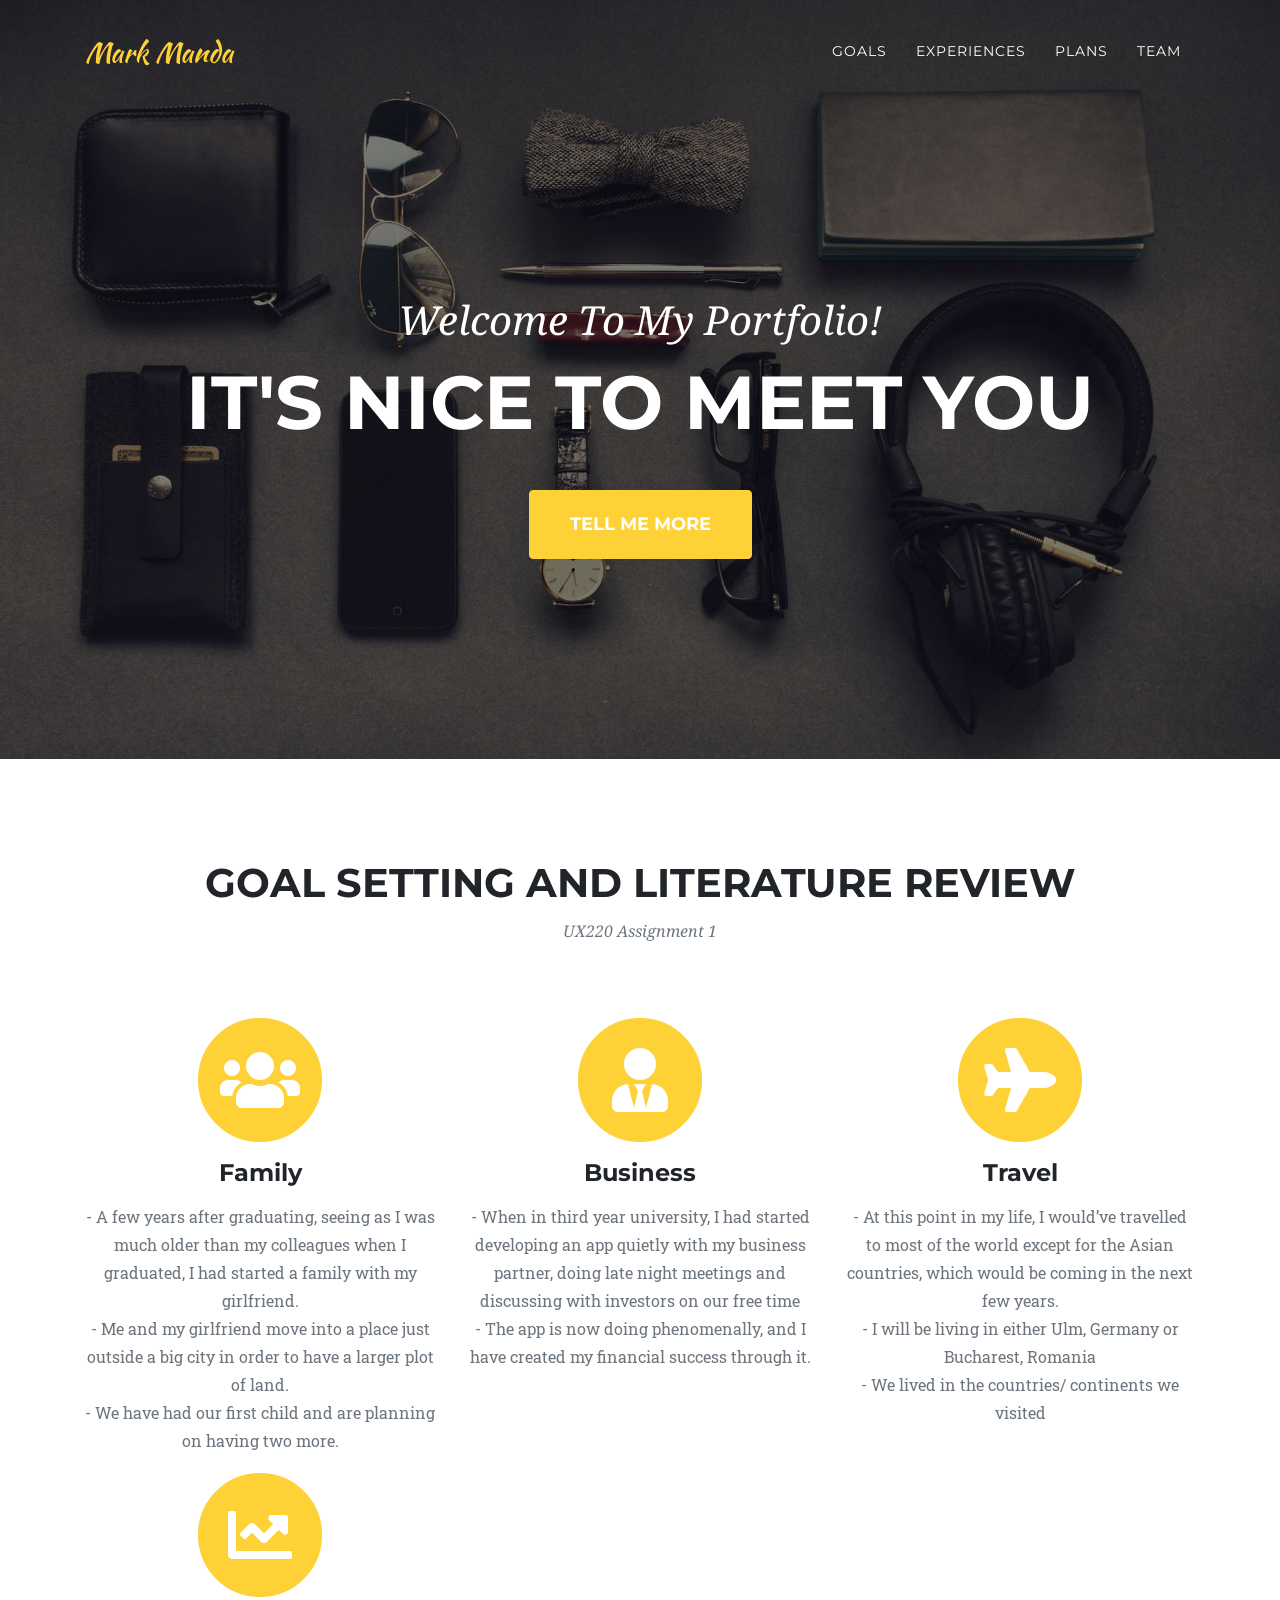
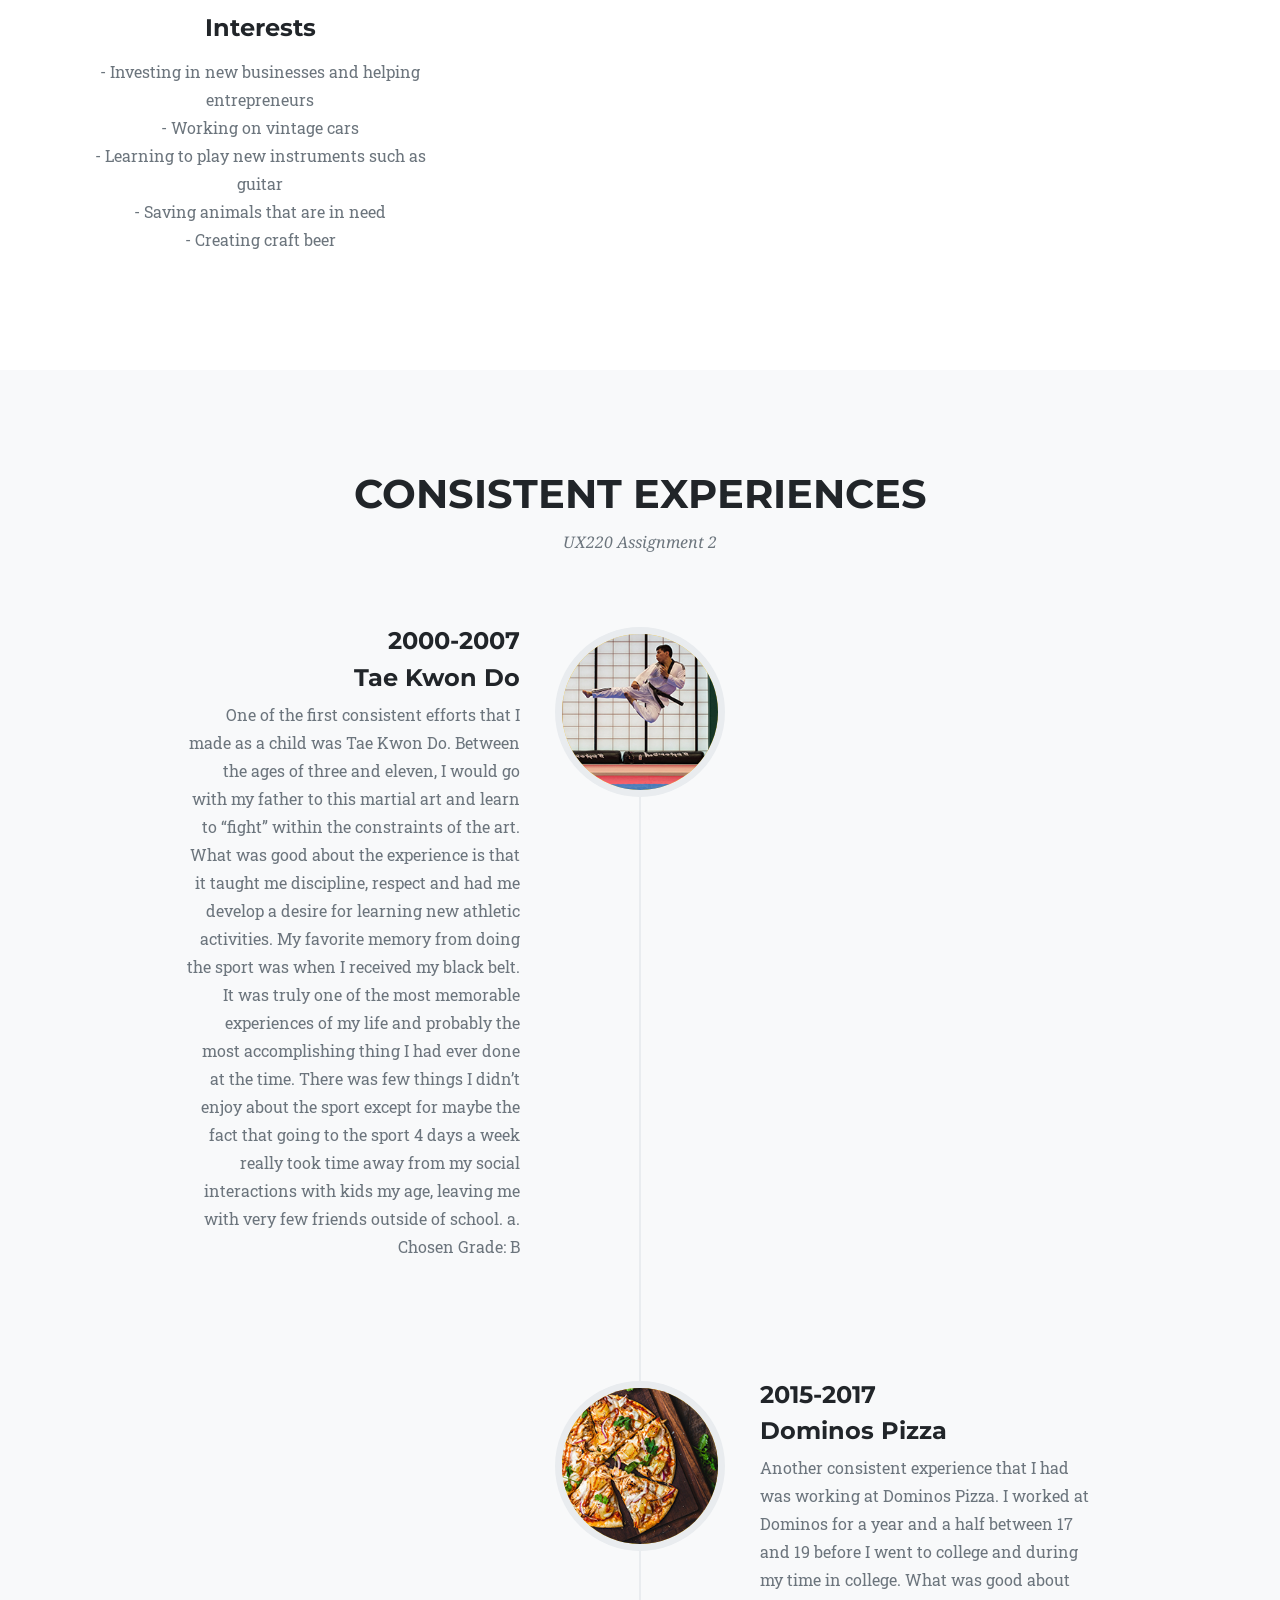
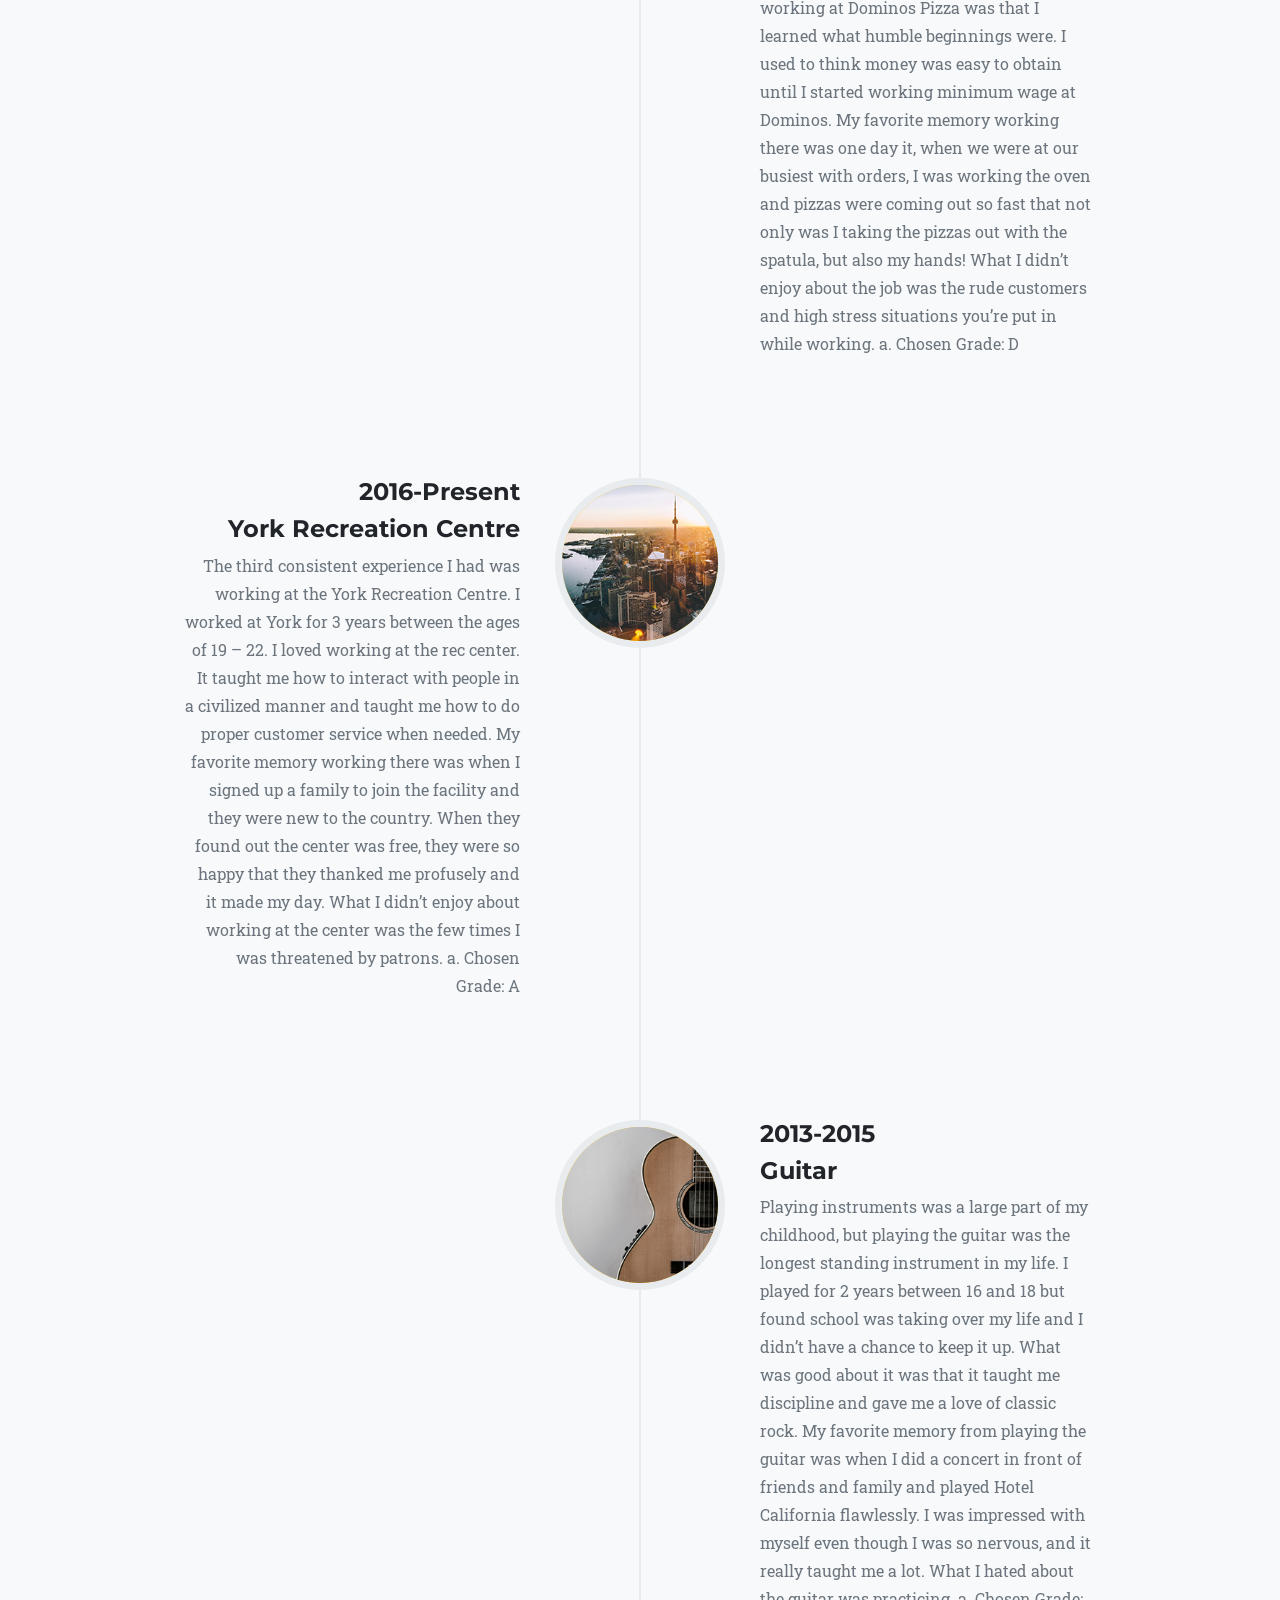
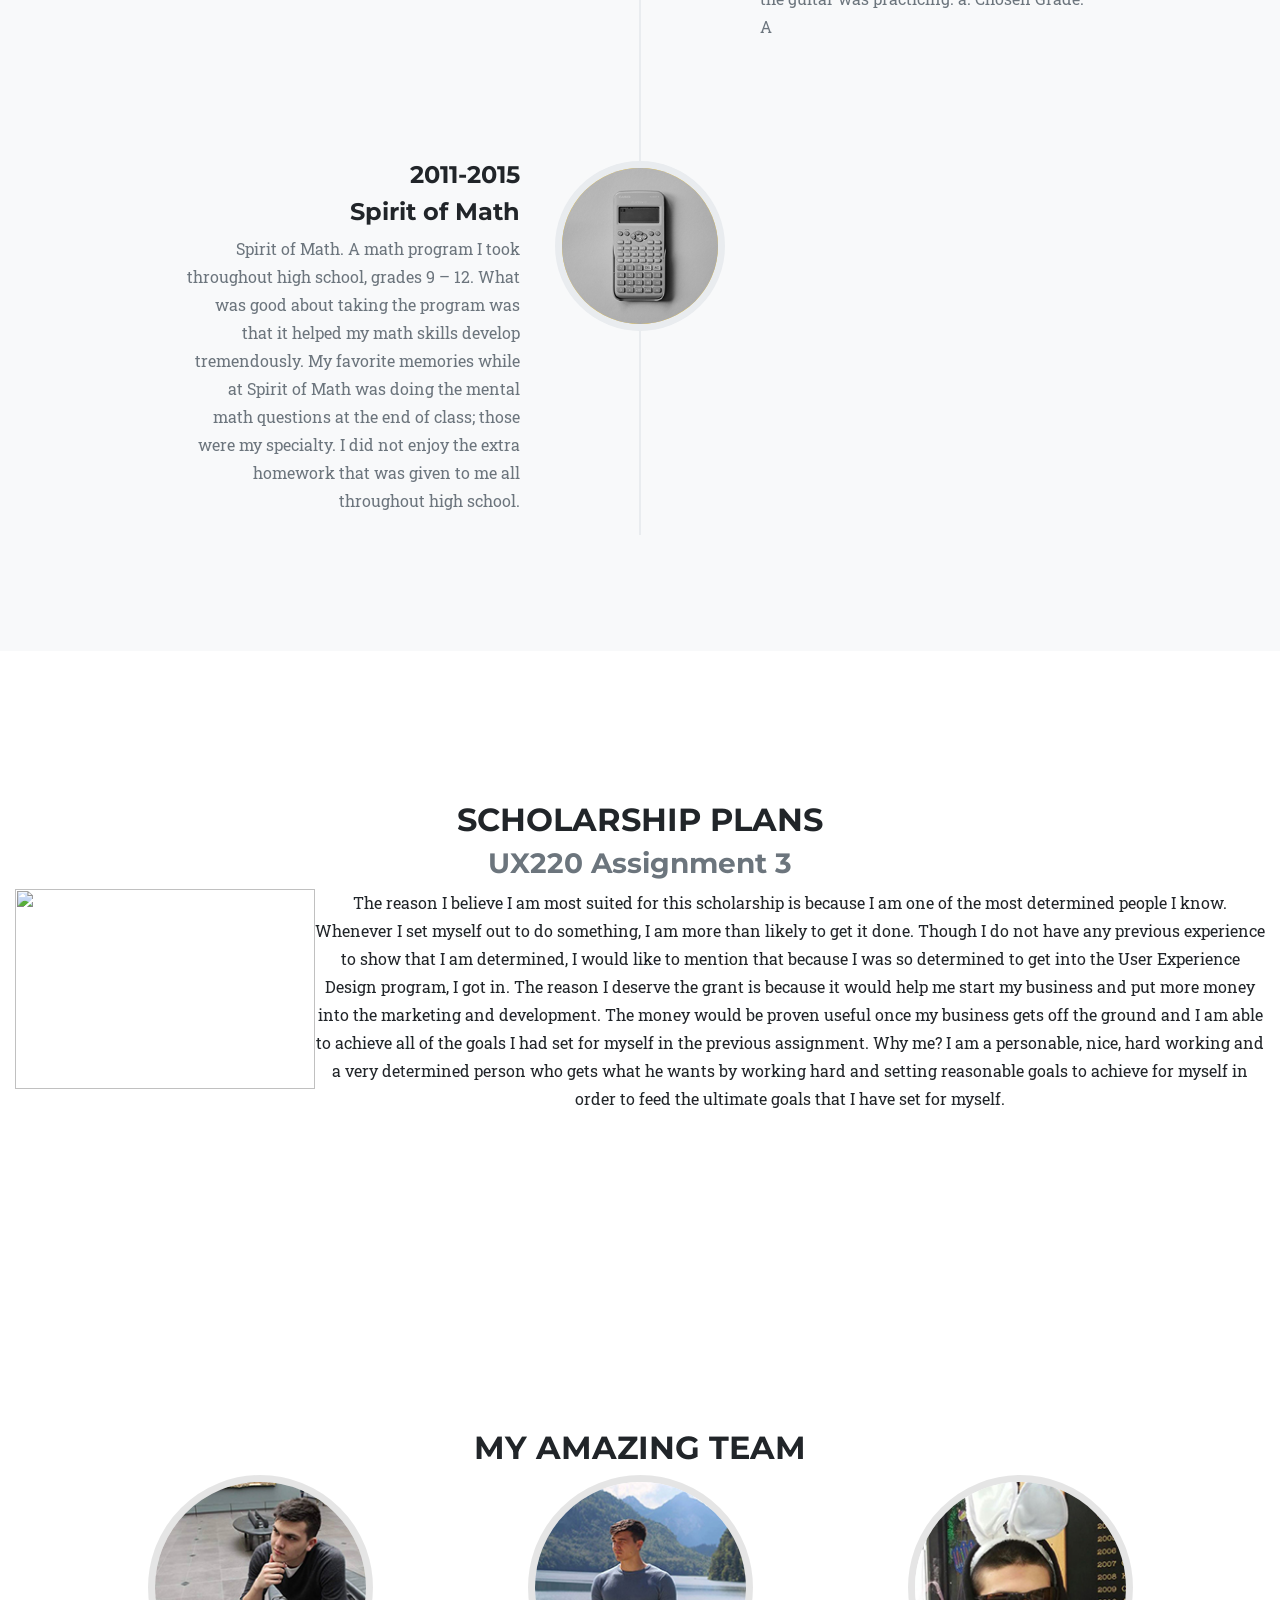
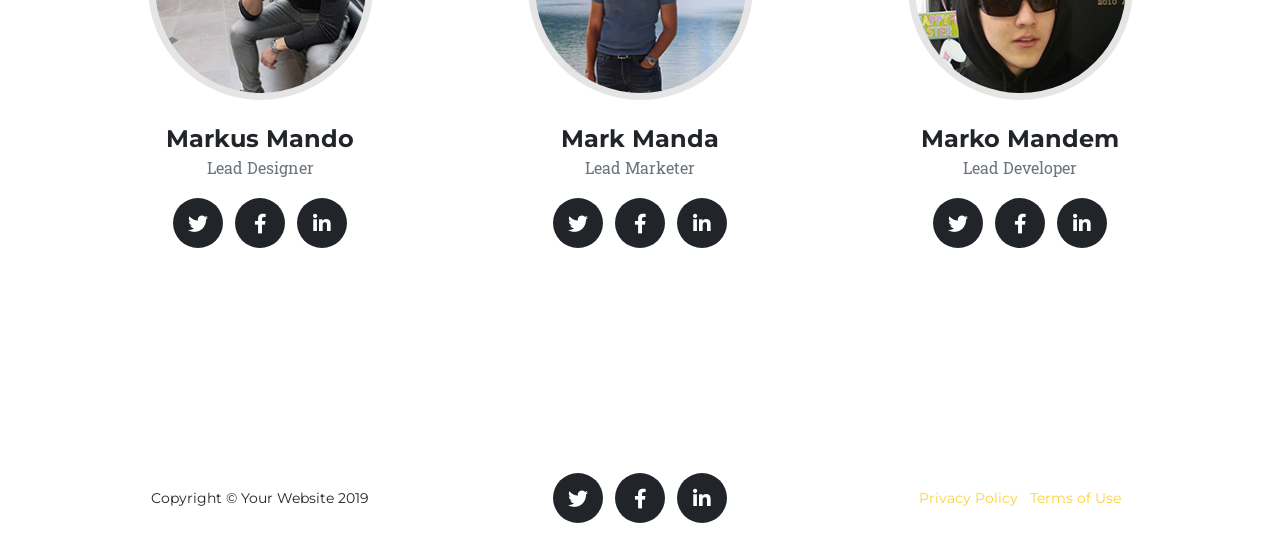
==== index.html @ ade0bb17 "Update index.html" ====
<!DOCTYPE html>
<html lang="en">

<head>

  <meta charset="utf-8">
  <meta name="viewport" content="width=device-width, initial-scale=1, shrink-to-fit=no">
  <meta name="description" content="">
  <meta name="author" content="">

  <title>Mark Manda Portfolio</title>

  <!-- Bootstrap core CSS -->
  <link href="vendor/bootstrap/css/bootstrap.min.css" rel="stylesheet">

  <!-- Custom fonts for this template -->
  <link href="vendor/fontawesome-free/css/all.min.css" rel="stylesheet" type="text/css">
  <link href="https://fonts.googleapis.com/css?family=Montserrat:400,700" rel="stylesheet" type="text/css">
  <link href='https://fonts.googleapis.com/css?family=Kaushan+Script' rel='stylesheet' type='text/css'>
  <link href='https://fonts.googleapis.com/css?family=Droid+Serif:400,700,400italic,700italic' rel='stylesheet' type='text/css'>
  <link href='https://fonts.googleapis.com/css?family=Roboto+Slab:400,100,300,700' rel='stylesheet' type='text/css'>

  <!-- Custom styles for this template -->
  <link href="css/agency.min.css" rel="stylesheet">

</head>

<body id="page-top">

  <!-- Navigation -->
  <nav class="navbar navbar-expand-lg navbar-dark fixed-top" id="mainNav">
    <div class="container">
       <a class="navbar-brand js-scroll-trigger" href="#page-top">Mark Manda</a>
      <button class="navbar-toggler navbar-toggler-right" type="button" data-toggle="collapse" data-target="#navbarResponsive" aria-controls="navbarResponsive" aria-expanded="false" aria-label="Toggle navigation">
        Menu
        <i class="fas fa-bars"></i> 
      </button>
      <div class="collapse navbar-collapse" id="navbarResponsive">
        <ul class="navbar-nav text-uppercase ml-auto">
          <li class="nav-item">
            <a class="nav-link js-scroll-trigger" href="#Goals">Goals</a>
          </li>
          <li class="nav-item">
            <a class="nav-link js-scroll-trigger" href="#Experiences">Experiences</a>
          </li>
          <li class="nav-item">
            <a class="nav-link js-scroll-trigger" href="#Plans">Plans</a>
          </li>
          <li class="nav-item">
            <a class="nav-link js-scroll-trigger" href="#team">Team</a>
          </li>
        </ul>
      </div>
    </div>
  </nav>

  <!-- Header -->
  <header class="masthead">
    <div class="container">
      <div class="intro-text">
        <div class="intro-lead-in">Welcome To My Portfolio!</div>
        <div class="intro-heading text-uppercase">It's Nice To Meet You</div>
        <a class="btn btn-primary btn-xl text-uppercase js-scroll-trigger" href="#services">Tell Me More</a>
      </div>
    </div>
  </header>

  <!-- Services -->
 <section class="page-section" id="Goals">
    <div class="container">
      <div class="row">
        <div class="col-lg-12 text-center">
          <h2 class="section-heading text-uppercase">Goal Setting and Literature Review</h2>
          <h3 class="section-subheading text-muted">UX220 Assignment 1</h3>
        </div>
      </div>
      <div class="row text-center">
        <div class="col-md-4">
          <span class="fa-stack fa-4x">
            <i class="fas fa-circle fa-stack-2x text-primary"></i>
            <i class="fas fa-users fa-stack-1x fa-inverse"></i>
          </span>
          <h4 class="service-heading">Family</h4>
          <p class="text-muted">-	A few years after graduating, seeing as I was much older than my colleagues when I graduated, I had started a family with my girlfriend. <br>
-	Me and my girlfriend move into a place just outside a big city in order to have a larger plot of land. <br>
-	We have had our first child and are planning on having two more.
</p>
        </div>
        <div class="col-md-4">
          <span class="fa-stack fa-4x">
            <i class="fas fa-circle fa-stack-2x text-primary"></i>
            <i class="fas fa-user-tie fa-stack-1x fa-inverse"></i>
          </span>
          <h4 class="service-heading">Business</h4>
          <p class="text-muted">-	When in third year university, I had started developing an app quietly with my business partner, doing late night meetings and discussing with investors on our free time <br>
-	The app is now doing phenomenally, and I have created my financial success through it.
</p>
        </div>
        <div class="col-md-4">
          <span class="fa-stack fa-4x">
            <i class="fas fa-circle fa-stack-2x text-primary"></i>
            <i class="fas fa-plane fa-stack-1x fa-inverse"></i>
          </span>
          <h4 class="service-heading">Travel</h4>
          <p class="text-muted">-	At this point in my life, I would’ve travelled to most of the world except for the Asian countries, which would be coming in the next few years. <br>
-	I will be living in either Ulm, Germany or Bucharest, Romania <br>
-	We lived in the countries/ continents we visited 
</p>
        </div>
        <div class="col-md-4">
          <span class="fa-stack fa-4x">
            <i class="fas fa-circle fa-stack-2x text-primary"></i>
            <i class="fas fa-chart-line fa-stack-1x fa-inverse"></i>
          </span>
          <h4 class="service-heading">Interests</h4>
          <p class="text-muted">-	Investing in new businesses and helping entrepreneurs <br>
-	Working on vintage cars <br>
-	Learning to play new instruments such as guitar <br>
-	Saving animals that are in need <br>
-	Creating craft beer
</p>
        </div>
      </div>
    </div>
  </section>

  <!-- About -->
  <section class="bg-light page-section" id="Experiences">
    <div class="container">
      <div class="row">
        <div class="col-lg-12 text-center">
          <h2 class="section-heading text-uppercase">Consistent Experiences</h2>
          <h3 class="section-subheading text-muted">UX220 Assignment 2</h3>
        </div>
      </div>
      <div class="row">
        <div class="col-lg-12">
          <ul class="timeline">
            <li>
              <div class="timeline-image">
                <img class="rounded-circle img-fluid" src="img/about/1.jpg" alt="">
              </div>
              <div class="timeline-panel">
                <div class="timeline-heading">
                  <h4>2000-2007</h4>
                  <h4 class="subheading">Tae Kwon Do</h4>
                </div>
                <div class="timeline-body">
                  <p class="text-muted">One of the first consistent efforts that I made as a child was Tae Kwon Do. Between the ages of three and eleven, I would go with my father to this martial art and learn to “fight” within the constraints of the art. What was good about the experience is that it taught me discipline, respect and had me develop a desire for learning new athletic activities. My favorite memory from doing the sport was when I received my black belt. It was truly one of the most memorable experiences of my life and probably the most accomplishing thing I had ever done at the time. There was few things I didn’t enjoy about the sport except for maybe the fact that going to the sport 4 days a week really took time away from my social interactions with kids my age, leaving me with very few friends outside of school. 
a.	Chosen Grade:  B
</p>
                </div>
              </div>
            </li>
            <li class="timeline-inverted">
              <div class="timeline-image">
                <img class="rounded-circle img-fluid" src="img/about/2.jpg" alt="">
              </div>
              <div class="timeline-panel">
                <div class="timeline-heading">
                  <h4>2015-2017</h4>
                  <h4 class="subheading">Dominos Pizza</h4>
                </div>
                <div class="timeline-body">
                  <p class="text-muted">Another consistent experience that I had was working at Dominos Pizza. I worked at Dominos for a year and a half between 17 and 19 before I went to college and during my time in college. What was good about working at Dominos Pizza was that I learned what humble beginnings were. I used to think money was easy to obtain until I started working minimum wage at Dominos. My favorite memory working there was one day it, when we were at our busiest with orders, I was working the oven and pizzas were coming out so fast that not only was I taking the pizzas out with the spatula, but also my hands! What I didn’t enjoy about the job was the rude customers and high stress situations you’re put in while working.
a.	Chosen Grade: D
</p>
                </div>
              </div>
            </li>
            <li>
              <div class="timeline-image">
                <img class="rounded-circle img-fluid" src="img/about/3.jpg" alt="">
              </div>
              <div class="timeline-panel">
                <div class="timeline-heading">
                  <h4>2016-Present</h4>
                  <h4 class="subheading">York Recreation Centre</h4>
                </div>
                <div class="timeline-body">
                  <p class="text-muted">The third consistent experience I had was working at the York Recreation Centre. I worked at York for 3 years between the ages of 19 – 22. I loved working at the rec center. It taught me how to interact with people in a civilized manner and taught me how to do proper customer service when needed. My favorite memory working there was when I signed up a family to join the facility and they were new to the country. When they found out the center was free, they were so happy that they thanked me profusely and it made my day. What I didn’t enjoy about working at the center was the few times I was threatened by patrons.
a.	Chosen Grade: A
</p>
                </div>
              </div>
            </li>
            <li class="timeline-inverted">
              <div class="timeline-image">
                <img class="rounded-circle img-fluid" src="img/about/4.jpg" alt="">
              </div>
              <div class="timeline-panel">
                <div class="timeline-heading">
                  <h4>2013-2015</h4>
                  <h4 class="subheading">Guitar</h4>
                </div>
                <div class="timeline-body">
                  <p class="text-muted">Playing instruments was a large part of my childhood, but playing the guitar was the longest standing instrument in my life. I played for 2 years between 16 and 18 but found school was taking over my life and I didn’t have a chance to keep it up. What was good about it was that it taught me discipline and gave me a love of classic rock. My favorite memory from playing the guitar was when I did a concert in front of friends and family and played Hotel California flawlessly. I was impressed with myself even though I was so nervous, and it really taught me a lot. What I hated about the guitar was practicing.
a.	Chosen Grade: A
</p>
                </div>
              </div>
            </li>
             <li>
              <div class="timeline-image">
                <img class="rounded-circle img-fluid" src="img/about/5.jpg" alt=""> 
              </div>
              <div class="timeline-panel">
                <div class="timeline-heading">
                  <h4>2011-2015</h4>
                  <h4 class="subheading">Spirit of Math</h4>
                </div>
                <div class="timeline-body">
                  <p class="text-muted">Spirit of Math. A math program I took throughout high school, grades 9 – 12. What was good about taking the program was that it helped my math skills develop tremendously. My favorite memories while at Spirit of Math was doing the mental math questions at the end of class; those were my specialty. I did not enjoy the extra homework that was given to me all throughout high school.
</p>
                </div>
              </div>
            </li>
          </ul>
        </div>
      </div>
    </div>
  </section>
  
   <!-- Assignment 3 -->
<section class="page-section2" id="Plans">
   <div class="col-lg-12 text-center">
          <h2 class="section-heading text-uppercase">Scholarship Plans</h2>
	   <h3 class="section-subheading text-muted">UX220 Assignment 3</h3> 
    <IMG style="float: left;" SRC="markmanda.github.io/img/Image 69.jpeg" width="300" height="200">
<P> The reason I believe I am most suited for this scholarship is because I am one of the most determined people I know. Whenever I set myself out to do something, I am more than likely to get it done. Though I do not have any previous experience to show that I am determined, I would like to mention that because I was so determined to get into the User Experience Design program, I got in. The reason I deserve the grant is because it would help me start my business and put more money into the marketing and development. The money would be proven useful once my business gets off the ground and I am able to achieve all of the goals I had set for myself in the previous assignment.

	Why me? I am a personable, nice, hard working and a very determined person who gets what he wants by working hard and setting reasonable goals to achieve for myself in order to feed the ultimate goals that I have set for myself.
</P>
</div>
	     </section>

  <!-- Team -->
  <section "bg-light page-section" id="team">
    <div class="container">
      <div class="row">
        <div class="col-lg-12 text-center">
          <h2 class="section-heading text-uppercase">My Amazing Team</h2>
        </div>
      </div>
      <div class="row">
        <div class="col-sm-4">
          <div class="team-member">
            <img class="mx-auto rounded-circle" src="img/teammark/1.jpg" alt="">
            <h4>Markus Mando</h4>
            <p class="text-muted">Lead Designer</p>
            <ul class="list-inline social-buttons">
              <li class="list-inline-item">
                <a href="#">
                  <i class="fab fa-twitter"></i>
                </a>
              </li>
              <li class="list-inline-item">
                <a href="#">
                  <i class="fab fa-facebook-f"></i>
                </a>
              </li>
              <li class="list-inline-item">
                <a href="#">
                  <i class="fab fa-linkedin-in"></i>
                </a>
              </li>
            </ul>
          </div>
        </div>
        <div class="col-sm-4">
          <div class="team-member">
            <img class="mx-auto rounded-circle" src="img/teammark/2.jpg" alt="">
            <h4>Mark Manda</h4>
            <p class="text-muted">Lead Marketer</p>
            <ul class="list-inline social-buttons">
              <li class="list-inline-item">
                <a href="#">
                  <i class="fab fa-twitter"></i>
                </a>
              </li>
              <li class="list-inline-item">
                <a href="#">
                  <i class="fab fa-facebook-f"></i>
                </a>
              </li>
              <li class="list-inline-item">
                <a href="#">
                  <i class="fab fa-linkedin-in"></i>
                </a>
              </li>
            </ul>
          </div>
        </div>
        <div class="col-sm-4">
          <div class="team-member">
            <img class="mx-auto rounded-circle" src="img/teammark/3.jpg" alt="">
            <h4>Marko Mandem</h4>
            <p class="text-muted">Lead Developer</p>
            <ul class="list-inline social-buttons">
              <li class="list-inline-item">
                <a href="#">
                  <i class="fab fa-twitter"></i>
                </a>
              </li>
              <li class="list-inline-item">
                <a href="#">
                  <i class="fab fa-facebook-f"></i>
                </a>
              </li>
              <li class="list-inline-item">
                <a href="#">
                  <i class="fab fa-linkedin-in"></i>
                </a>
              </li>
            </ul>
          </div>
        </div>
      </div>
    </div>
  </section>

  <!-- Footer -->
  <footer class="footer">
    <div class="container">
      <div class="row align-items-center">
        <div class="col-md-4">
          <span class="copyright">Copyright &copy; Your Website 2019</span>
        </div>
        <div class="col-md-4">
          <ul class="list-inline social-buttons">
            <li class="list-inline-item">
              <a href="#">
                <i class="fab fa-twitter"></i>
              </a>
            </li>
            <li class="list-inline-item">
              <a href="#">
                <i class="fab fa-facebook-f"></i>
              </a>
            </li>
            <li class="list-inline-item">
              <a href="#">
                <i class="fab fa-linkedin-in"></i>
              </a>
            </li>
          </ul>
        </div>
        <div class="col-md-4">
          <ul class="list-inline quicklinks">
            <li class="list-inline-item">
              <a href="#">Privacy Policy</a>
            </li>
            <li class="list-inline-item">
              <a href="#">Terms of Use</a>
            </li>
          </ul>
        </div>
      </div>
    </div>
  </footer>

  
  <!-- Bootstrap core JavaScript -->
  <script src="vendor/jquery/jquery.min.js"></script>
  <script src="vendor/bootstrap/js/bootstrap.bundle.min.js"></script>

  <!-- Plugin JavaScript -->
  <script src="vendor/jquery-easing/jquery.easing.min.js"></script>

  <!-- Contact form JavaScript -->
  <script src="js/jqBootstrapValidation.js"></script>
  <script src="js/contact_me.js"></script>

  <!-- Custom scripts for this template -->
  <script src="js/agency.min.js"></script>

</body>

</html>
---- css/agency.min.css ----
/*!
 * Start Bootstrap - Agency v5.2.2 (https://startbootstrap.com/template-overviews/agency)
 * Copyright 2013-2019 Start Bootstrap
 * Licensed under MIT (https://github.com/BlackrockDigital/startbootstrap-agency/blob/master/LICENSE)
 */body{overflow-x:hidden;font-family:'Roboto Slab',-apple-system,BlinkMacSystemFont,'Segoe UI',Roboto,'Helvetica Neue',Arial,sans-serif,'Apple Color Emoji','Segoe UI Emoji','Segoe UI Symbol','Noto Color Emoji'}p{line-height:1.75}a{color:#fed136}a:hover{color:#fec503}.text-primary{color:#fed136!important}h1,h2,h3,h4,h5,h6{font-weight:700;font-family:Montserrat,-apple-system,BlinkMacSystemFont,'Segoe UI',Roboto,'Helvetica Neue',Arial,sans-serif,'Apple Color Emoji','Segoe UI Emoji','Segoe UI Symbol','Noto Color Emoji'}.page-section{padding:100px 0}.page-section h2.section-heading{font-size:40px;margin-top:0;margin-bottom:15px}.page-section h3.section-subheading{font-size:16px;font-weight:400;font-style:italic;margin-bottom:75px;text-transform:none;font-family:'Droid Serif',-apple-system,BlinkMacSystemFont,'Segoe UI',Roboto,'Helvetica Neue',Arial,sans-serif,'Apple Color Emoji','Segoe UI Emoji','Segoe UI Symbol','Noto Color Emoji'}@media (min-width:768px){section{padding:150px 0}}::-moz-selection{background:#fed136;text-shadow:none}::selection{background:#fed136;text-shadow:none}img::-moz-selection{background:0 0}img::selection{background:0 0}img::-moz-selection{background:0 0}.btn{font-family:Montserrat,-apple-system,BlinkMacSystemFont,'Segoe UI',Roboto,'Helvetica Neue',Arial,sans-serif,'Apple Color Emoji','Segoe UI Emoji','Segoe UI Symbol','Noto Color Emoji';font-weight:700}.btn-xl{font-size:18px;padding:20px 40px}.btn-primary{background-color:#fed136;border-color:#fed136}.btn-primary:active,.btn-primary:focus,.btn-primary:hover{background-color:#fec810!important;border-color:#fec810!important;color:#fff}.btn-primary:active,.btn-primary:focus{box-shadow:0 0 0 .2rem rgba(254,209,55,.5)!important}#mainNav{background-color:#212529}#mainNav .navbar-toggler{font-size:12px;right:0;padding:13px;text-transform:uppercase;color:#fff;border:0;background-color:#fed136;font-family:Montserrat,-apple-system,BlinkMacSystemFont,'Segoe UI',Roboto,'Helvetica Neue',Arial,sans-serif,'Apple Color Emoji','Segoe UI Emoji','Segoe UI Symbol','Noto Color Emoji'}#mainNav .navbar-brand{color:#fed136;font-family:'Kaushan Script',-apple-system,BlinkMacSystemFont,'Segoe UI',Roboto,'Helvetica Neue',Arial,sans-serif,'Apple Color Emoji','Segoe UI Emoji','Segoe UI Symbol','Noto Color Emoji'}#mainNav .navbar-brand.active,#mainNav .navbar-brand:active,#mainNav .navbar-brand:focus,#mainNav .navbar-brand:hover{color:#fec503}#mainNav .navbar-nav .nav-item .nav-link{font-size:90%;font-weight:400;padding:.75em 0;letter-spacing:1px;color:#fff;font-family:Montserrat,-apple-system,BlinkMacSystemFont,'Segoe UI',Roboto,'Helvetica Neue',Arial,sans-serif,'Apple Color Emoji','Segoe UI Emoji','Segoe UI Symbol','Noto Color Emoji'}#mainNav .navbar-nav .nav-item .nav-link.active,#mainNav .navbar-nav .nav-item .nav-link:hover{color:#fed136}@media (min-width:992px){#mainNav{padding-top:25px;padding-bottom:25px;transition:padding-top .3s,padding-bottom .3s;border:none;background-color:transparent}#mainNav .navbar-brand{font-size:1.75em;transition:all .3s}#mainNav .navbar-nav .nav-item .nav-link{padding:1.1em 1em!important}#mainNav.navbar-shrink{padding-top:0;padding-bottom:0;background-color:#212529}#mainNav.navbar-shrink .navbar-brand{font-size:1.25em;padding:12px 0}}header.masthead{text-align:center;color:#fff;background-image:url(../img/header-bg.jpg);background-repeat:no-repeat;background-attachment:scroll;background-position:center center;background-size:cover}header.masthead .intro-text{padding-top:150px;padding-bottom:100px}header.masthead .intro-text .intro-lead-in{font-size:22px;font-style:italic;line-height:22px;margin-bottom:25px;font-family:'Droid Serif',-apple-system,BlinkMacSystemFont,'Segoe UI',Roboto,'Helvetica Neue',Arial,sans-serif,'Apple Color Emoji','Segoe UI Emoji','Segoe UI Symbol','Noto Color Emoji'}header.masthead .intro-text .intro-heading{font-size:50px;font-weight:700;line-height:50px;margin-bottom:25px;font-family:Montserrat,-apple-system,BlinkMacSystemFont,'Segoe UI',Roboto,'Helvetica Neue',Arial,sans-serif,'Apple Color Emoji','Segoe UI Emoji','Segoe UI Symbol','Noto Color Emoji'}@media (min-width:768px){header.masthead .intro-text{padding-top:300px;padding-bottom:200px}header.masthead .intro-text .intro-lead-in{font-size:40px;font-style:italic;line-height:40px;margin-bottom:25px;font-family:'Droid Serif',-apple-system,BlinkMacSystemFont,'Segoe UI',Roboto,'Helvetica Neue',Arial,sans-serif,'Apple Color Emoji','Segoe UI Emoji','Segoe UI Symbol','Noto Color Emoji'}header.masthead .intro-text .intro-heading{font-size:75px;font-weight:700;line-height:75px;margin-bottom:50px;font-family:Montserrat,-apple-system,BlinkMacSystemFont,'Segoe UI',Roboto,'Helvetica Neue',Arial,sans-serif,'Apple Color Emoji','Segoe UI Emoji','Segoe UI Symbol','Noto Color Emoji'}}.service-heading{margin:15px 0;text-transform:none}#portfolio .portfolio-item{right:0;margin:0 0 15px}#portfolio .portfolio-item .portfolio-link{position:relative;display:block;max-width:400px;margin:0 auto;cursor:pointer}#portfolio .portfolio-item .portfolio-link .portfolio-hover{position:absolute;width:100%;height:100%;transition:all ease .5s;opacity:0;background:rgba(254,209,54,.9)}#portfolio .portfolio-item .portfolio-link .portfolio-hover:hover{opacity:1}#portfolio .portfolio-item .portfolio-link .portfolio-hover .portfolio-hover-content{font-size:20px;position:absolute;top:50%;width:100%;height:20px;margin-top:-12px;text-align:center;color:#fff}#portfolio .portfolio-item .portfolio-link .portfolio-hover .portfolio-hover-content i{margin-top:-12px}#portfolio .portfolio-item .portfolio-link .portfolio-hover .portfolio-hover-content h3,#portfolio .portfolio-item .portfolio-link .portfolio-hover .portfolio-hover-content h4{margin:0}#portfolio .portfolio-item .portfolio-caption{max-width:400px;margin:0 auto;padding:25px;text-align:center;background-color:#fff}#portfolio .portfolio-item .portfolio-caption h4{margin:0;text-transform:none}#portfolio .portfolio-item .portfolio-caption p{font-size:16px;font-style:italic;margin:0;font-family:'Droid Serif',-apple-system,BlinkMacSystemFont,'Segoe UI',Roboto,'Helvetica Neue',Arial,sans-serif,'Apple Color Emoji','Segoe UI Emoji','Segoe UI Symbol','Noto Color Emoji'}#portfolio *{z-index:2}@media (min-width:767px){#portfolio .portfolio-item{margin:0 0 30px}}.portfolio-modal .modal-dialog{margin:1rem;max-width:100vw}.portfolio-modal .modal-content{padding:100px 0;text-align:center}.portfolio-modal .modal-content h2{font-size:3em;margin-bottom:15px}.portfolio-modal .modal-content p{margin-bottom:30px}.portfolio-modal .modal-content p.item-intro{font-size:16px;font-style:italic;margin:20px 0 30px;font-family:'Droid Serif',-apple-system,BlinkMacSystemFont,'Segoe UI',Roboto,'Helvetica Neue',Arial,sans-serif,'Apple Color Emoji','Segoe UI Emoji','Segoe UI Symbol','Noto Color Emoji'}.portfolio-modal .modal-content ul.list-inline{margin-top:0;margin-bottom:30px}.portfolio-modal .modal-content img{margin-bottom:30px}.portfolio-modal .modal-content button{cursor:pointer}.portfolio-modal .close-modal{position:absolute;top:25px;right:25px;width:75px;height:75px;cursor:pointer;background-color:transparent}.portfolio-modal .close-modal:hover{opacity:.3}.portfolio-modal .close-modal .lr{z-index:1051;width:1px;height:75px;margin-left:35px;transform:rotate(45deg);background-color:#212529}.portfolio-modal .close-modal .lr .rl{z-index:1052;width:1px;height:75px;transform:rotate(90deg);background-color:#212529}.timeline{position:relative;padding:0;list-style:none}.timeline:before{position:absolute;top:0;bottom:0;left:40px;width:2px;margin-left:-1.5px;content:'';background-color:#e9ecef}.timeline>li{position:relative;min-height:50px;margin-bottom:50px}.timeline>li:after,.timeline>li:before{display:table;content:' '}.timeline>li:after{clear:both}.timeline>li .timeline-panel{position:relative;float:right;width:100%;padding:0 20px 0 100px;text-align:left}.timeline>li .timeline-panel:before{right:auto;left:-15px;border-right-width:15px;border-left-width:0}.timeline>li .timeline-panel:after{right:auto;left:-14px;border-right-width:14px;border-left-width:0}.timeline>li .timeline-image{position:absolute;z-index:100;left:0;width:80px;height:80px;margin-left:0;text-align:center;color:#fff;border:7px solid #e9ecef;border-radius:100%;background-color:#fed136}.timeline>li .timeline-image h4{font-size:10px;line-height:14px;margin-top:12px}.timeline>li.timeline-inverted>.timeline-panel{float:right;padding:0 20px 0 100px;text-align:left}.timeline>li.timeline-inverted>.timeline-panel:before{right:auto;left:-15px;border-right-width:15px;border-left-width:0}.timeline>li.timeline-inverted>.timeline-panel:after{right:auto;left:-14px;border-right-width:14px;border-left-width:0}.timeline>li:last-child{margin-bottom:0}.timeline .timeline-heading h4{margin-top:0;color:inherit}.timeline .timeline-heading h4.subheading{text-transform:none}.timeline .timeline-body>p,.timeline .timeline-body>ul{margin-bottom:0}@media (min-width:768px){.timeline:before{left:50%}.timeline>li{min-height:100px;margin-bottom:100px}.timeline>li .timeline-panel{float:left;width:41%;padding:0 20px 20px 30px;text-align:right}.timeline>li .timeline-image{left:50%;width:100px;height:100px;margin-left:-50px}.timeline>li .timeline-image h4{font-size:13px;line-height:18px;margin-top:16px}.timeline>li.timeline-inverted>.timeline-panel{float:right;padding:0 30px 20px 20px;text-align:left}}@media (min-width:992px){.timeline>li{min-height:150px}.timeline>li .timeline-panel{padding:0 20px 20px}.timeline>li .timeline-image{width:150px;height:150px;margin-left:-75px}.timeline>li .timeline-image h4{font-size:18px;line-height:26px;margin-top:30px}.timeline>li.timeline-inverted>.timeline-panel{padding:0 20px 20px}}@media (min-width:1200px){.timeline>li{min-height:170px}.timeline>li .timeline-panel{padding:0 20px 20px 100px}.timeline>li .timeline-image{width:170px;height:170px;margin-left:-85px}.timeline>li .timeline-image h4{margin-top:40px}.timeline>li.timeline-inverted>.timeline-panel{padding:0 100px 20px 20px}}.team-member{margin-bottom:50px;text-align:center}.team-member img{width:225px;height:225px;border:7px solid rgba(0,0,0,.1)}.team-member h4{margin-top:25px;margin-bottom:0;text-transform:none}.team-member p{margin-top:0}section#contact{background-color:#212529;background-image:url(../img/map-image.png);background-repeat:no-repeat;background-position:center}section#contact .section-heading{color:#fff}section#contact .form-group{margin-bottom:25px}section#contact .form-group input,section#contact .form-group textarea{padding:20px}section#contact .form-group input.form-control{height:auto}section#contact .form-group textarea.form-control{height:248px}section#contact .form-control:focus{border-color:#fed136;box-shadow:none}section#contact ::-webkit-input-placeholder{font-weight:700;color:#ced4da;font-family:Montserrat,-apple-system,BlinkMacSystemFont,'Segoe UI',Roboto,'Helvetica Neue',Arial,sans-serif,'Apple Color Emoji','Segoe UI Emoji','Segoe UI Symbol','Noto Color Emoji'}section#contact :-moz-placeholder{font-weight:700;color:#ced4da;font-family:Montserrat,-apple-system,BlinkMacSystemFont,'Segoe UI',Roboto,'Helvetica Neue',Arial,sans-serif,'Apple Color Emoji','Segoe UI Emoji','Segoe UI Symbol','Noto Color Emoji'}section#contact ::-moz-placeholder{font-weight:700;color:#ced4da;font-family:Montserrat,-apple-system,BlinkMacSystemFont,'Segoe UI',Roboto,'Helvetica Neue',Arial,sans-serif,'Apple Color Emoji','Segoe UI Emoji','Segoe UI Symbol','Noto Color Emoji'}section#contact :-ms-input-placeholder{font-weight:700;color:#ced4da;font-family:Montserrat,-apple-system,BlinkMacSystemFont,'Segoe UI',Roboto,'Helvetica Neue',Arial,sans-serif,'Apple Color Emoji','Segoe UI Emoji','Segoe UI Symbol','Noto Color Emoji'}.footer{padding:25px 0;text-align:center}.footer span.copyright{font-size:90%;line-height:40px;text-transform:none;font-family:Montserrat,-apple-system,BlinkMacSystemFont,'Segoe UI',Roboto,'Helvetica Neue',Arial,sans-serif,'Apple Color Emoji','Segoe UI Emoji','Segoe UI Symbol','Noto Color Emoji'}.footer ul.quicklinks{font-size:90%;line-height:40px;margin-bottom:0;text-transform:none;font-family:Montserrat,-apple-system,BlinkMacSystemFont,'Segoe UI',Roboto,'Helvetica Neue',Arial,sans-serif,'Apple Color Emoji','Segoe UI Emoji','Segoe UI Symbol','Noto Color Emoji'}ul.social-buttons{margin-bottom:0}ul.social-buttons li a{font-size:20px;line-height:50px;display:block;width:50px;height:50px;transition:all .3s;color:#fff;border-radius:100%;outline:0;background-color:#212529}ul.social-buttons li a:active,ul.social-buttons li a:focus,ul.social-buttons li a:hover{background-color:#fed136}
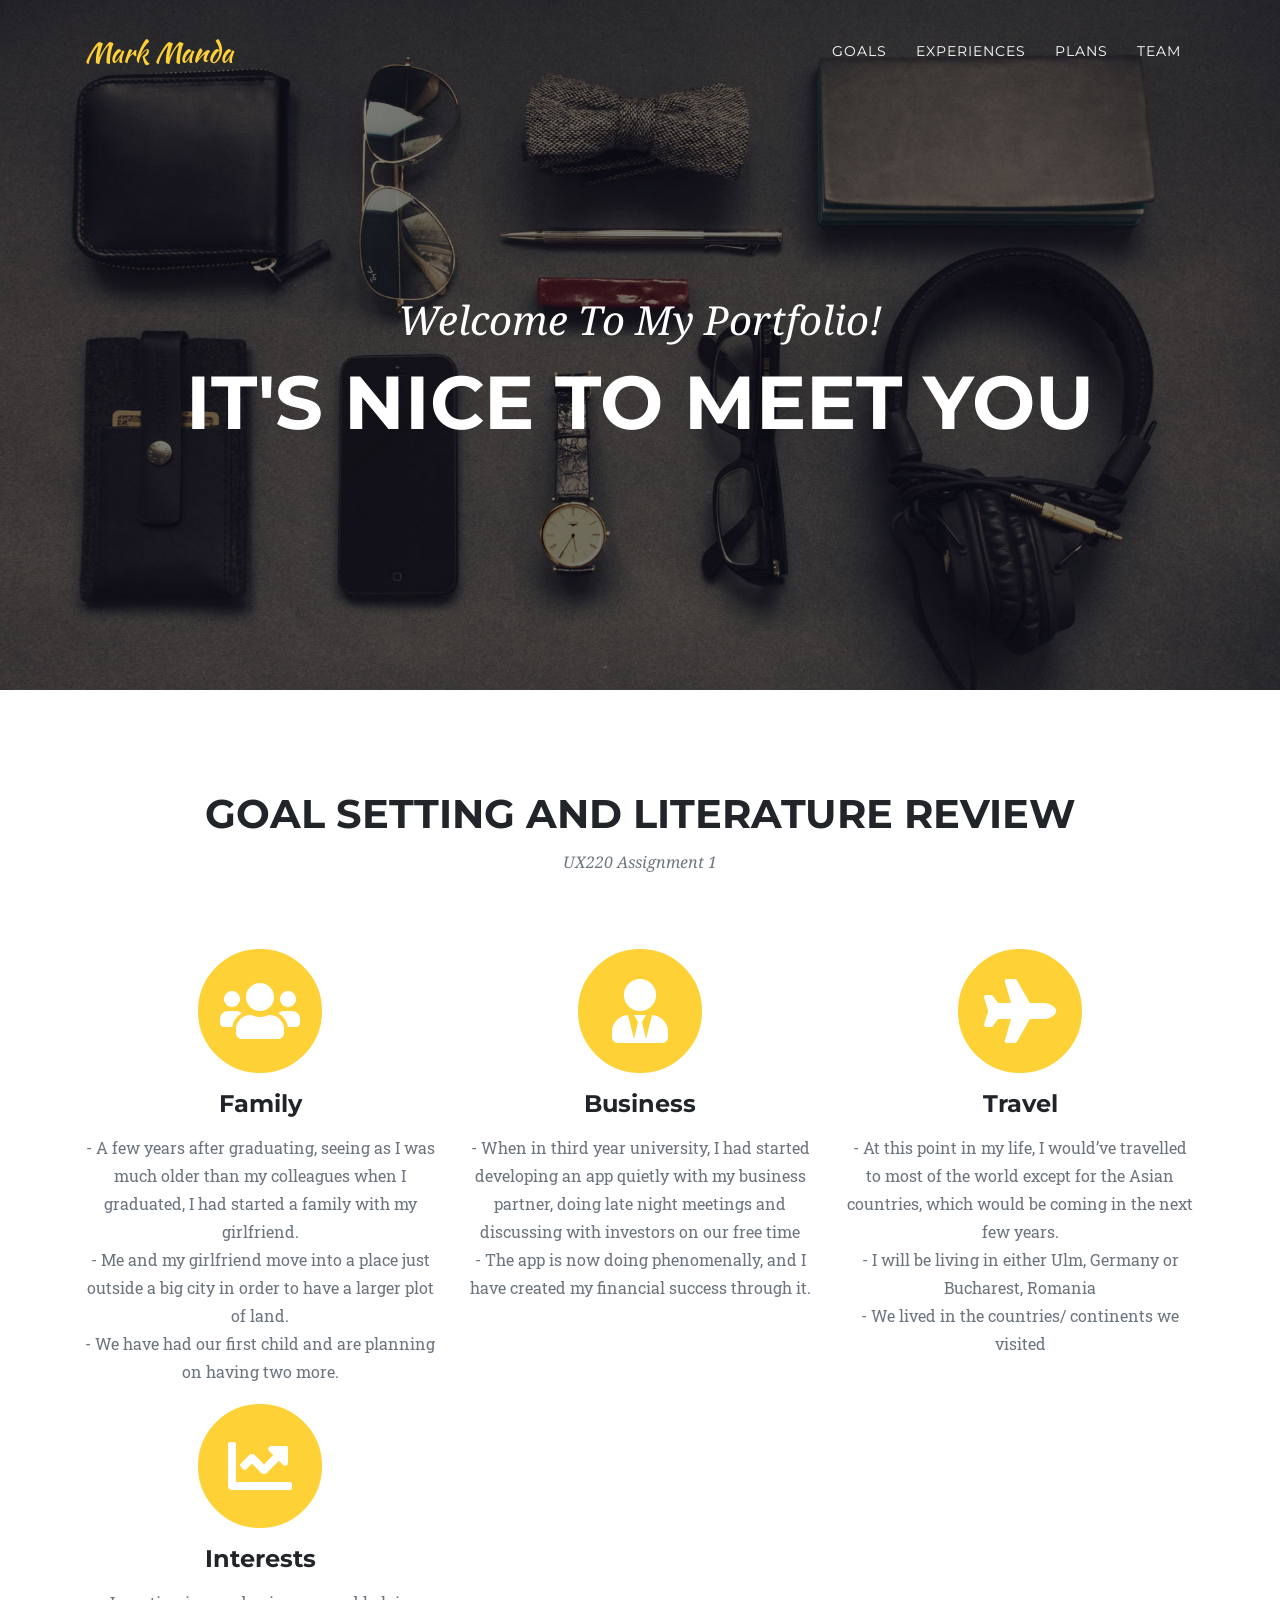
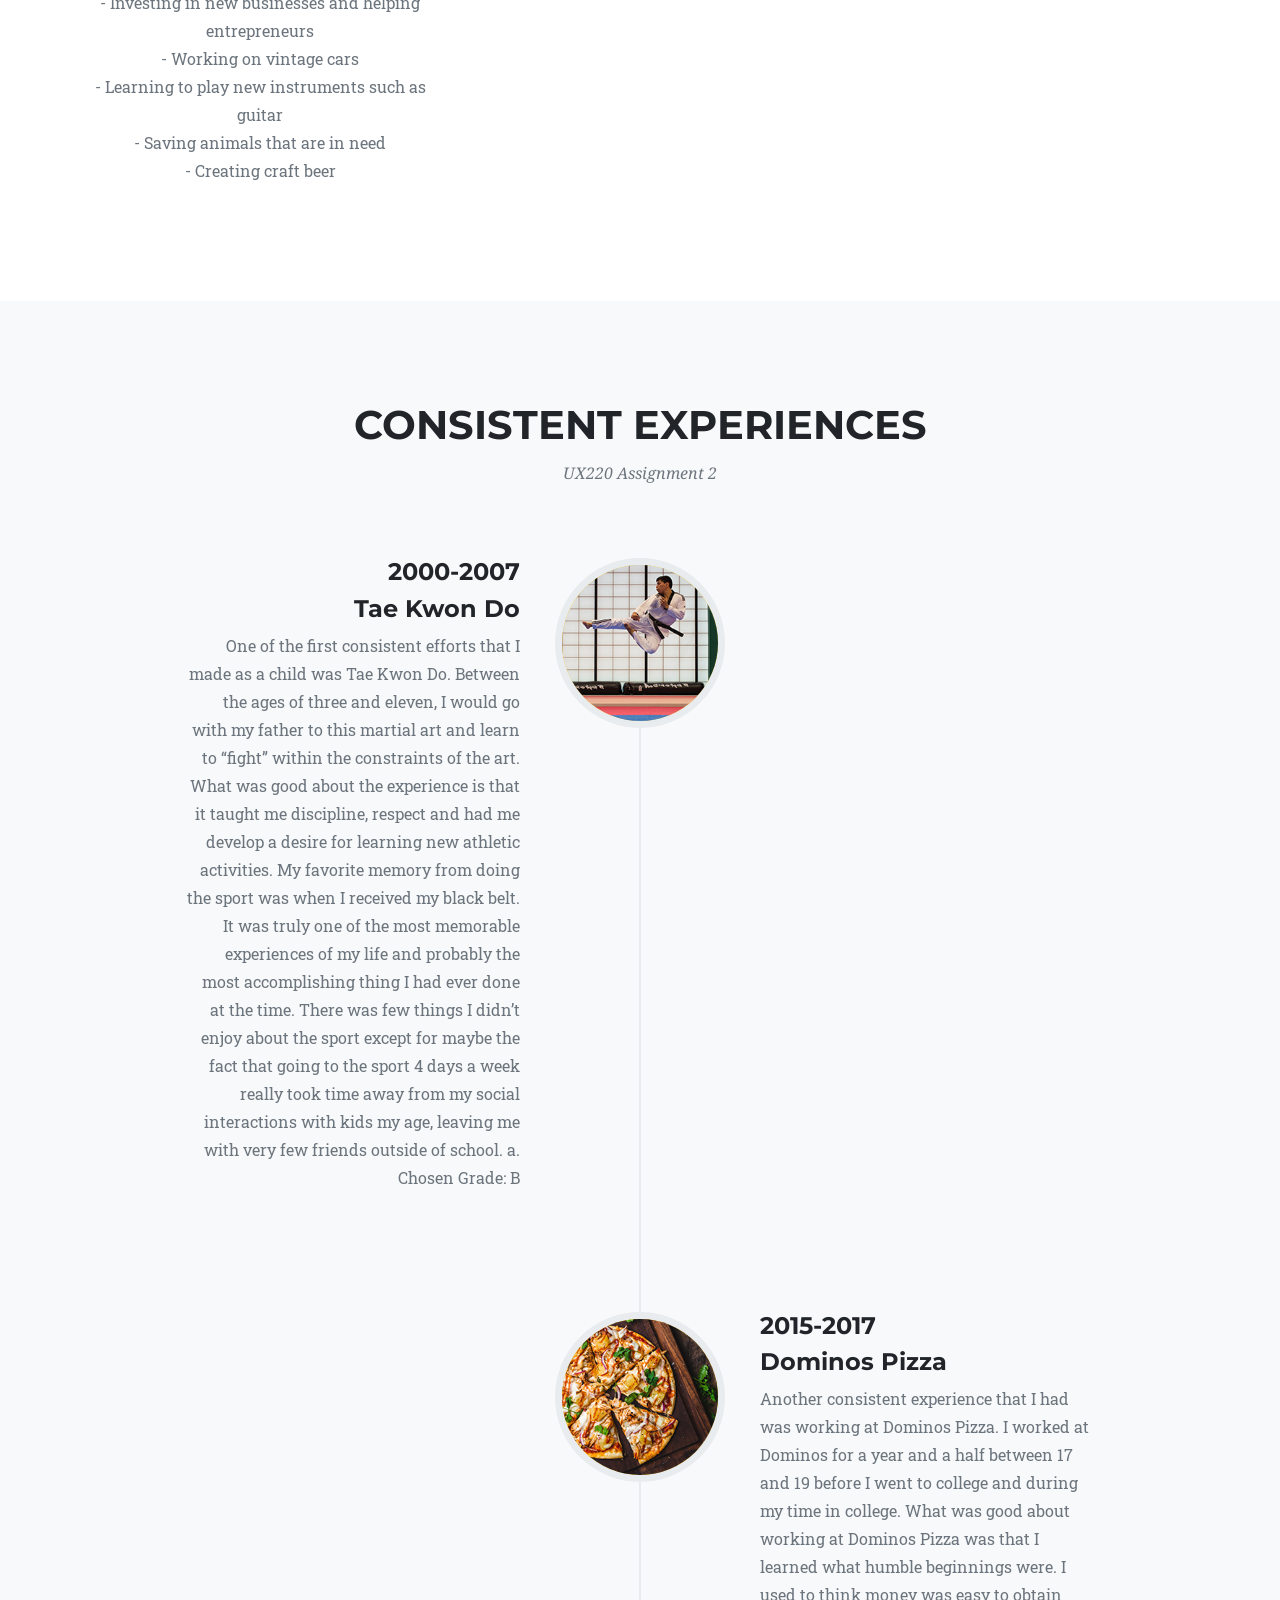
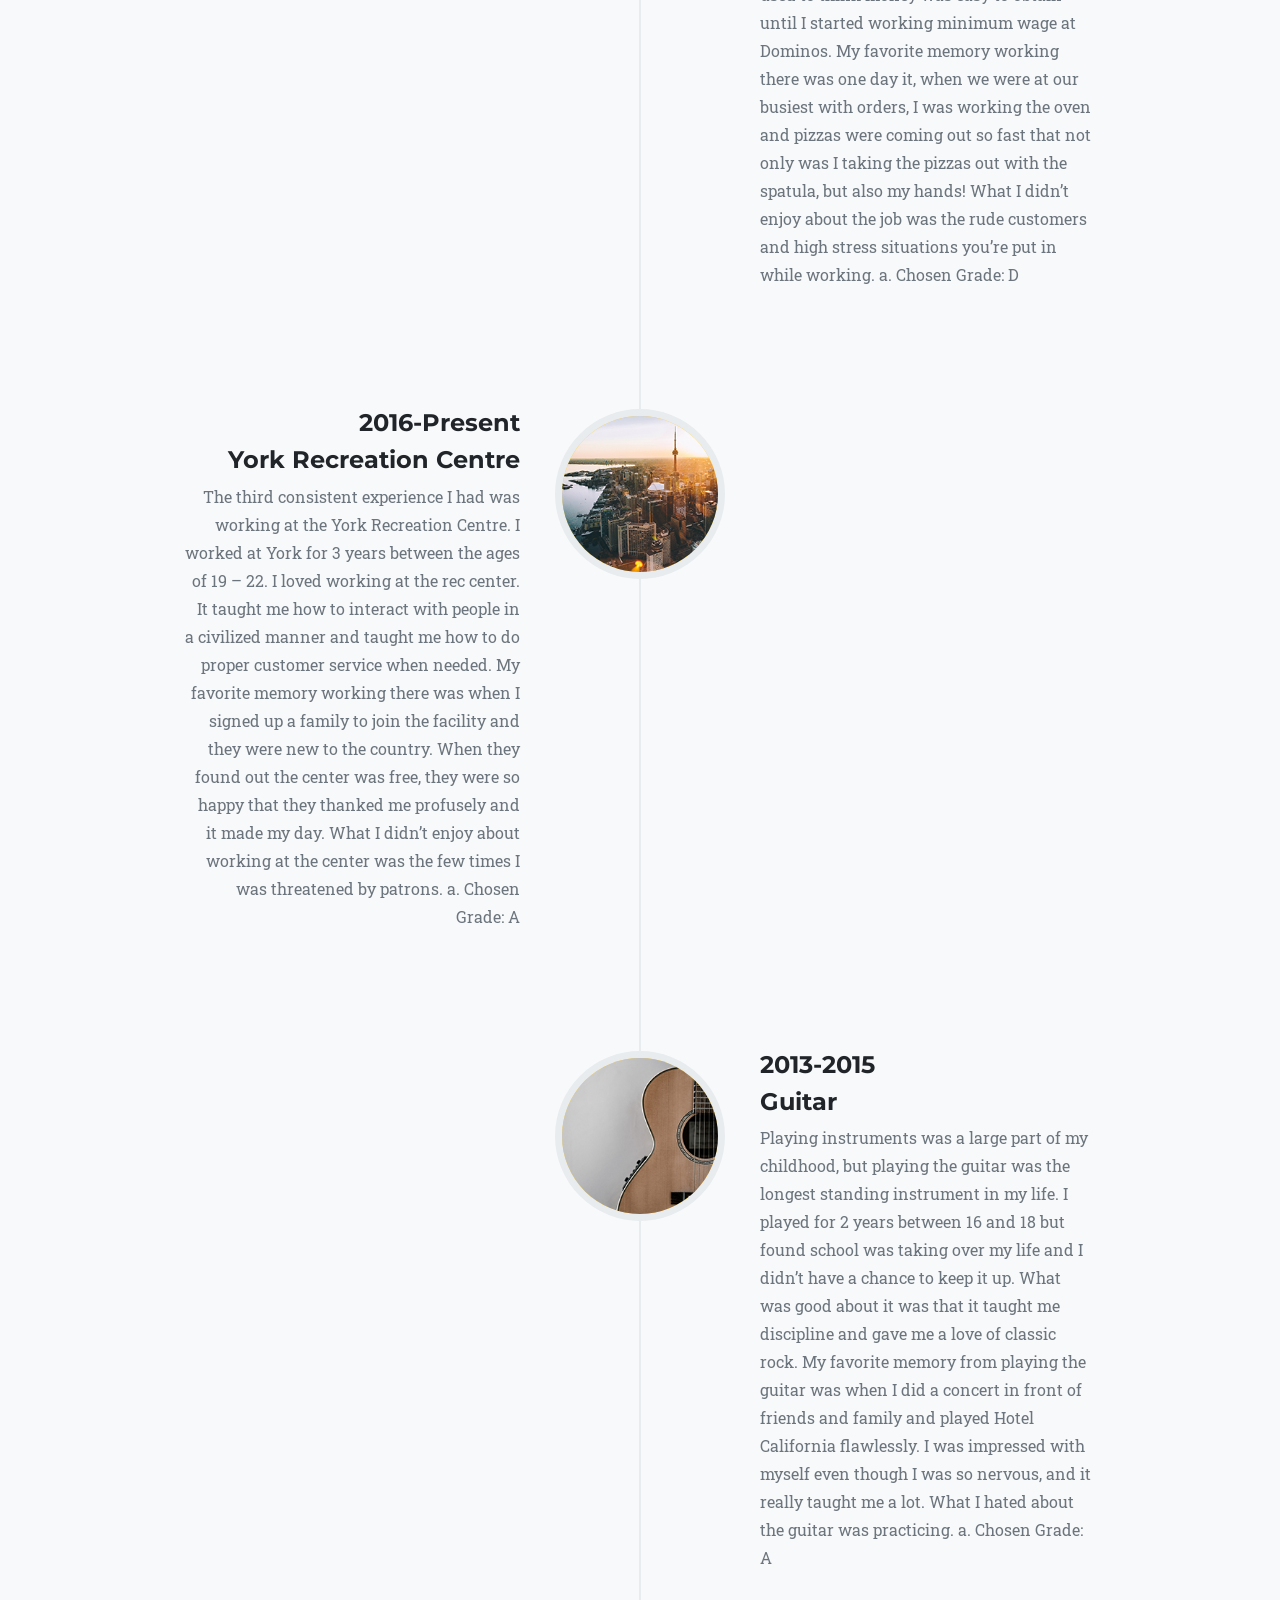
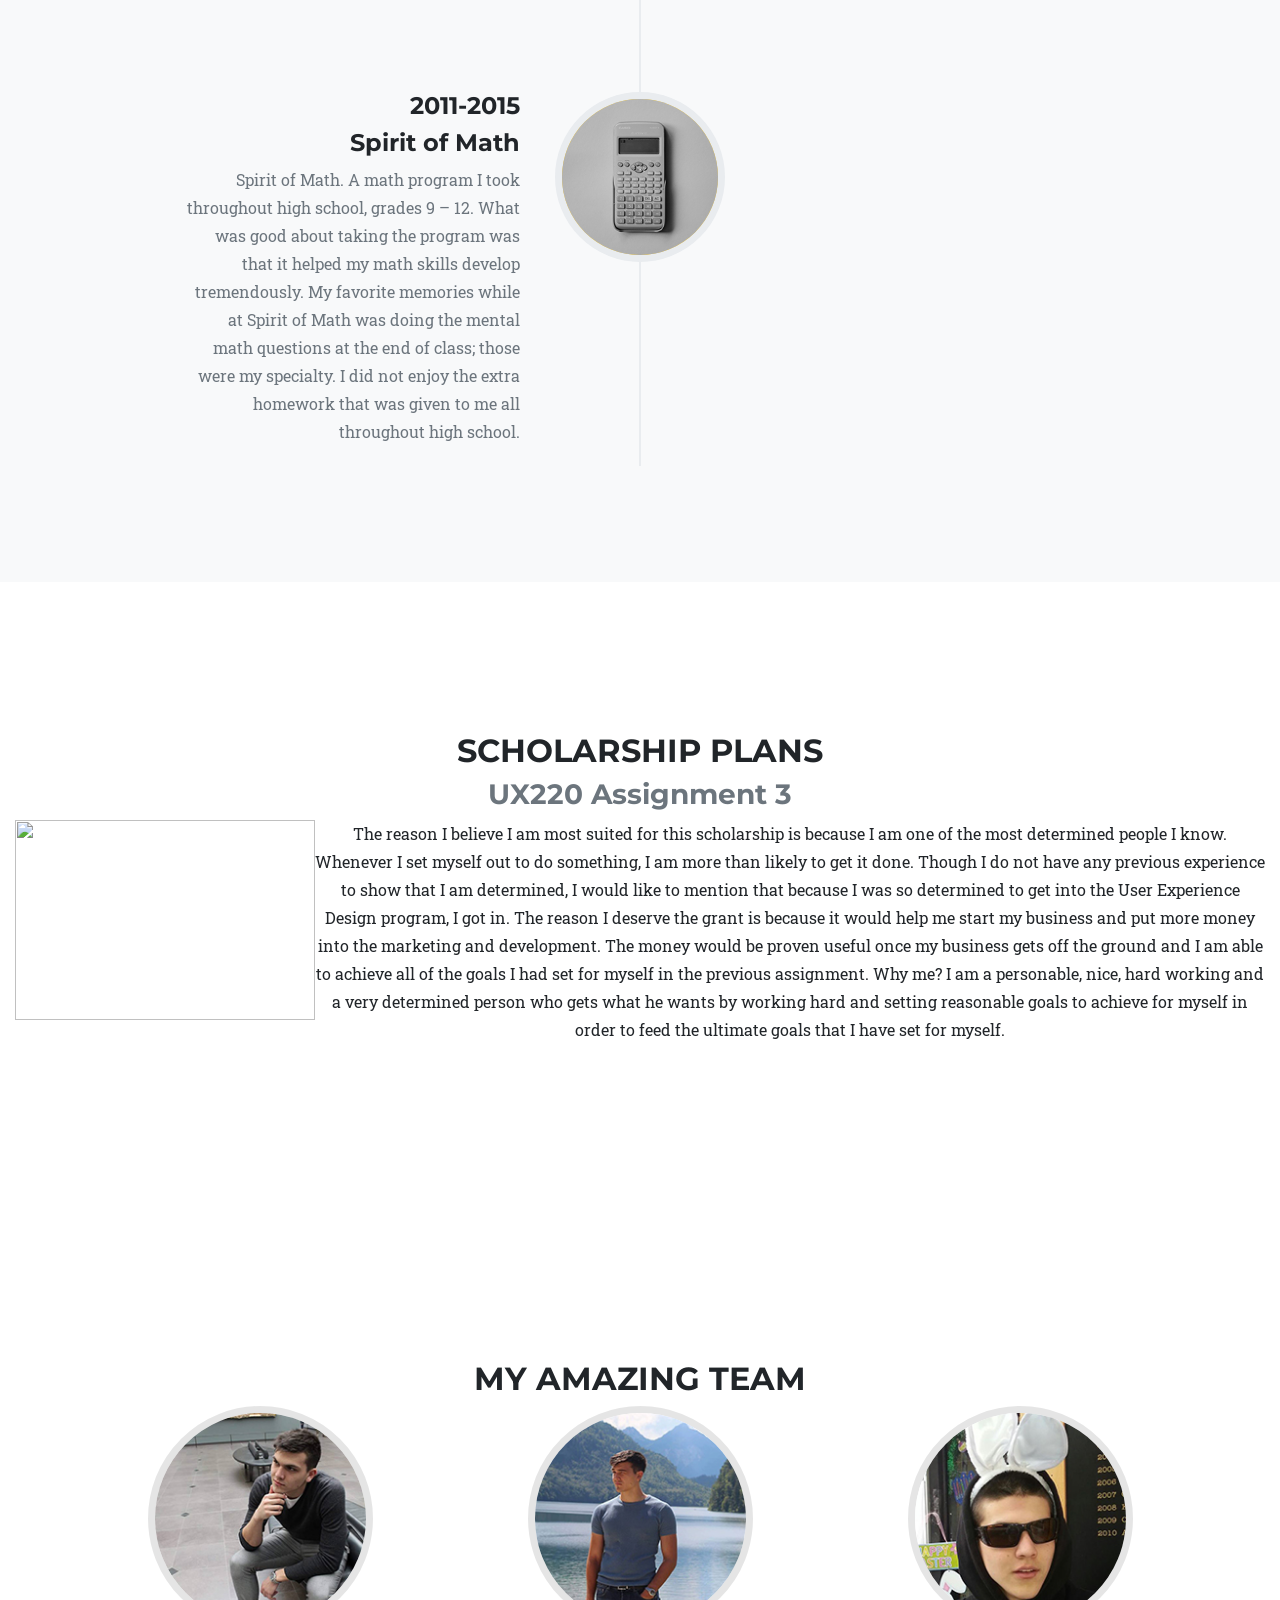
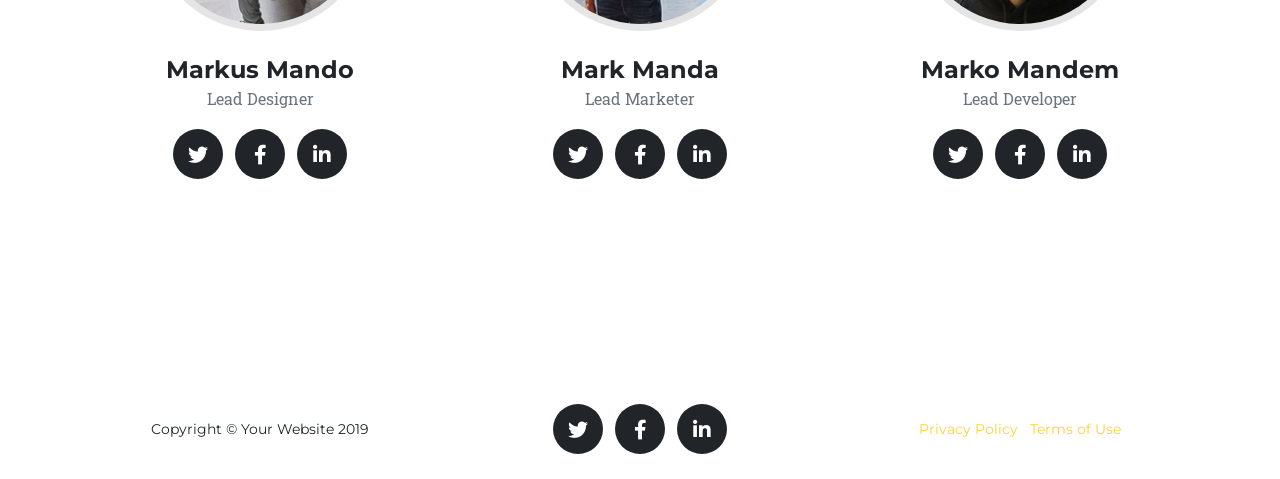
==== commit fd0b9f5b: "Update index.html" ====
--- a/index.html
+++ b/index.html
@@ -60,7 +60,6 @@
       <div class="intro-text">
         <div class="intro-lead-in">Welcome To My Portfolio!</div>
         <div class="intro-heading text-uppercase">It's Nice To Meet You</div>
-        <a class="btn btn-primary btn-xl text-uppercase js-scroll-trigger" href="#services">Tell Me More</a>
       </div>
     </div>
   </header>
@@ -226,7 +225,7 @@
    <div class="col-lg-12 text-center">
           <h2 class="section-heading text-uppercase">Scholarship Plans</h2>
 	   <h3 class="section-subheading text-muted">UX220 Assignment 3</h3> 
-    <IMG style="float: left;" SRC="markmanda.github.io/img/Image 69.jpeg" width="300" height="200">
+    <IMG style="float: left;" SRC="markmanda.github.io/img/Image 69.jpeg" alt"" width="300" height="200">
 <P> The reason I believe I am most suited for this scholarship is because I am one of the most determined people I know. Whenever I set myself out to do something, I am more than likely to get it done. Though I do not have any previous experience to show that I am determined, I would like to mention that because I was so determined to get into the User Experience Design program, I got in. The reason I deserve the grant is because it would help me start my business and put more money into the marketing and development. The money would be proven useful once my business gets off the ground and I am able to achieve all of the goals I had set for myself in the previous assignment.
 
 	Why me? I am a personable, nice, hard working and a very determined person who gets what he wants by working hard and setting reasonable goals to achieve for myself in order to feed the ultimate goals that I have set for myself.
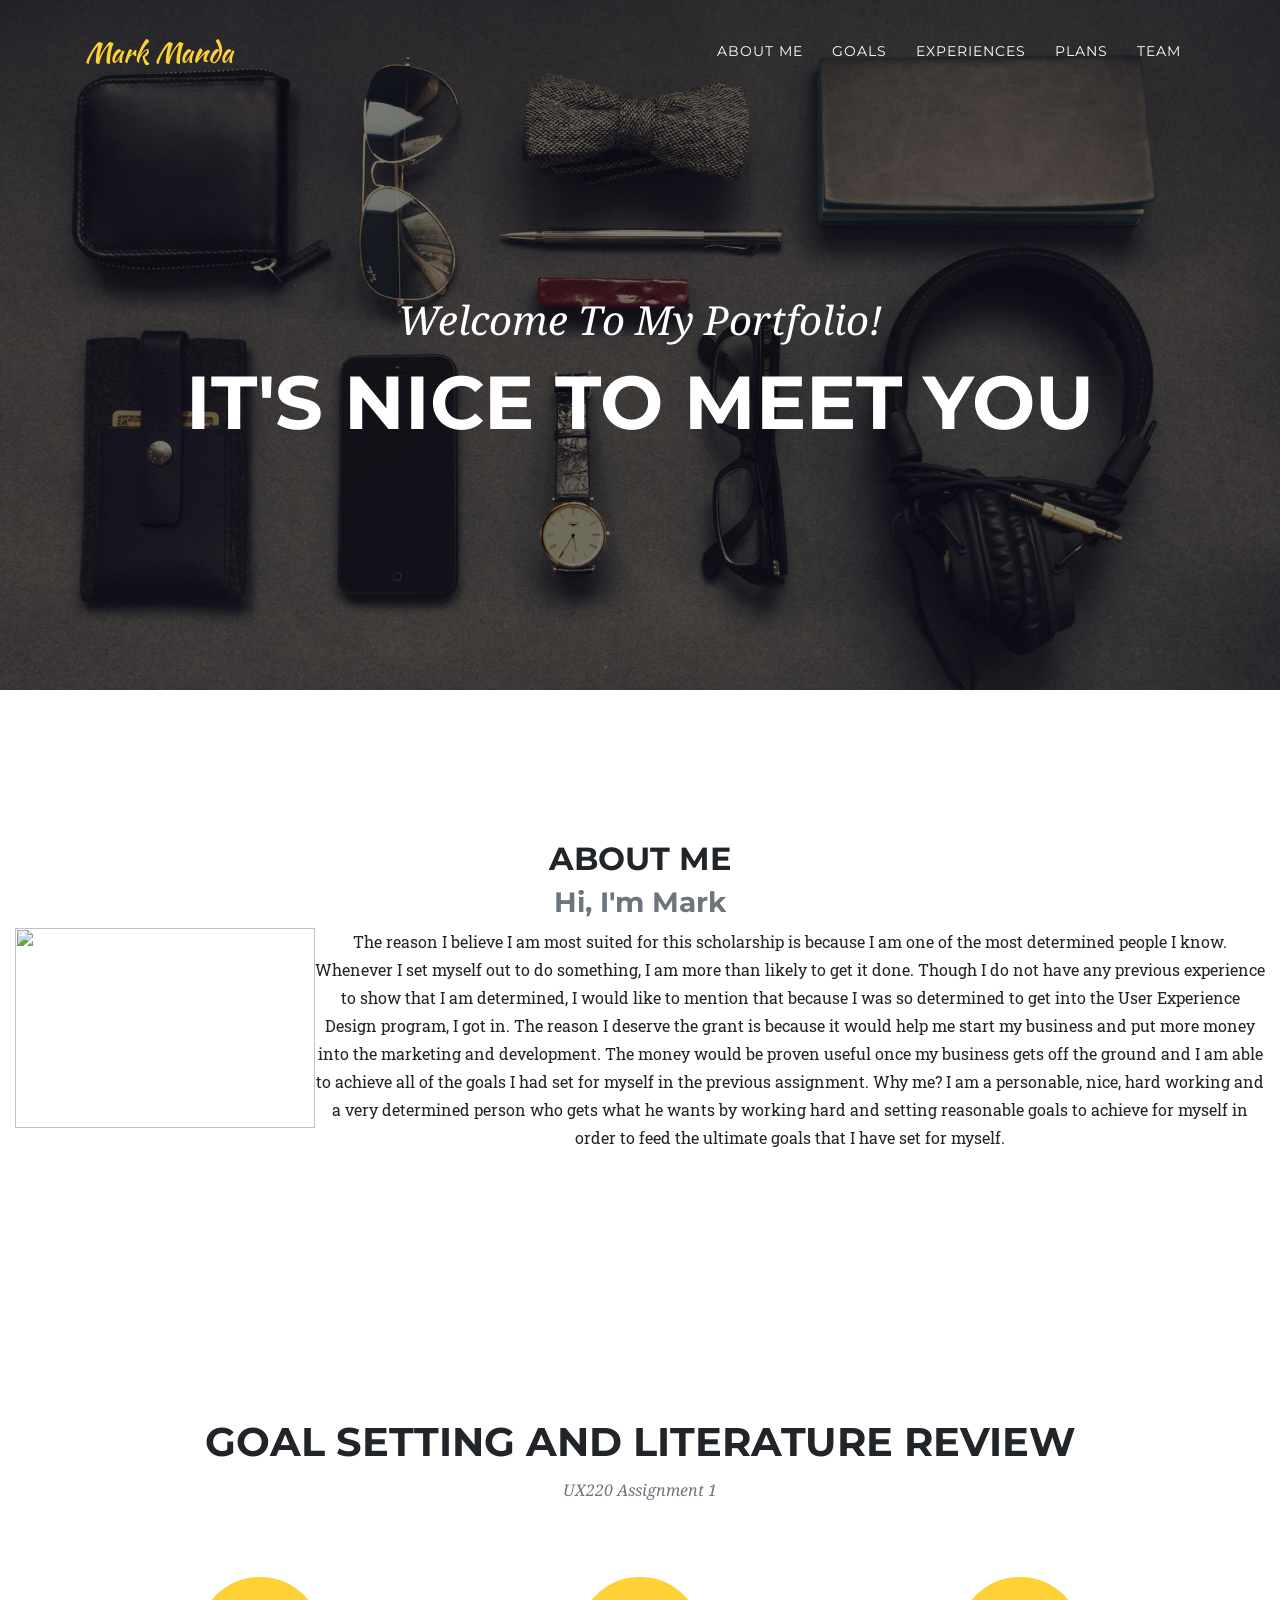
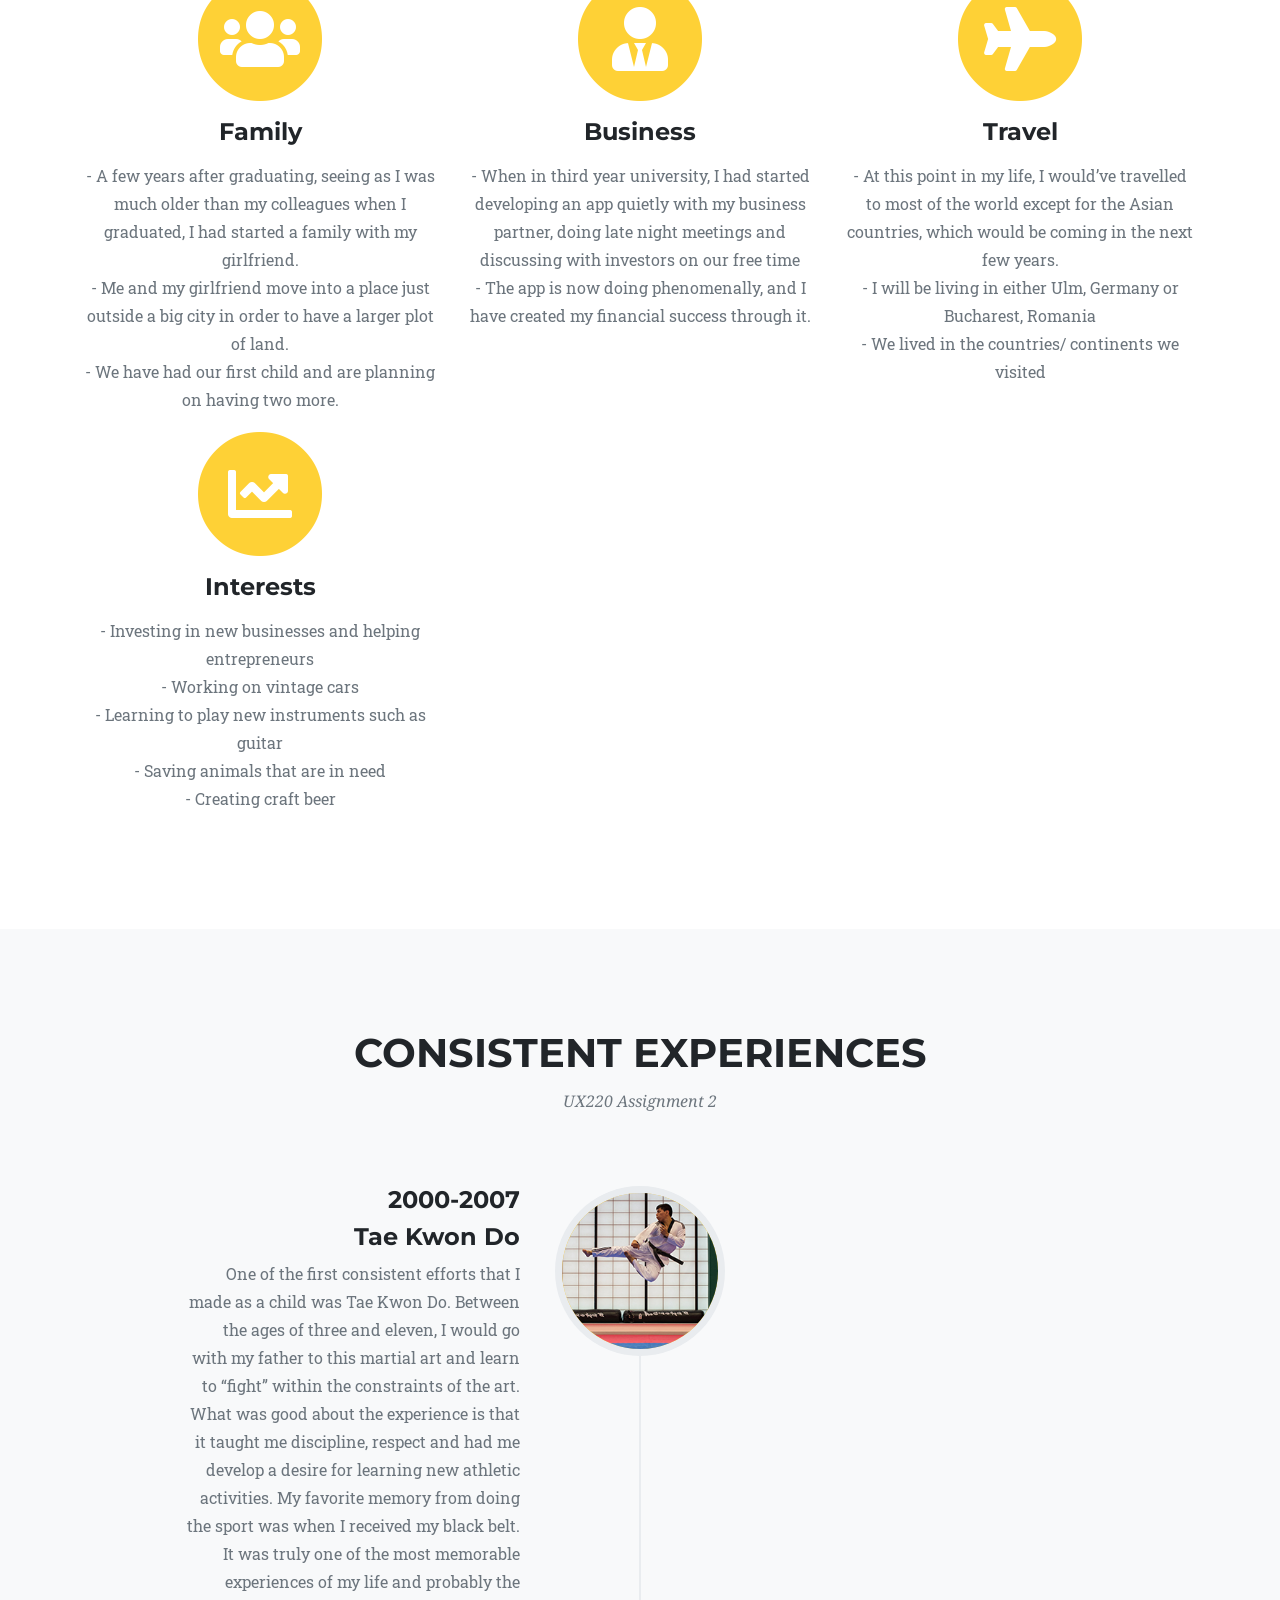
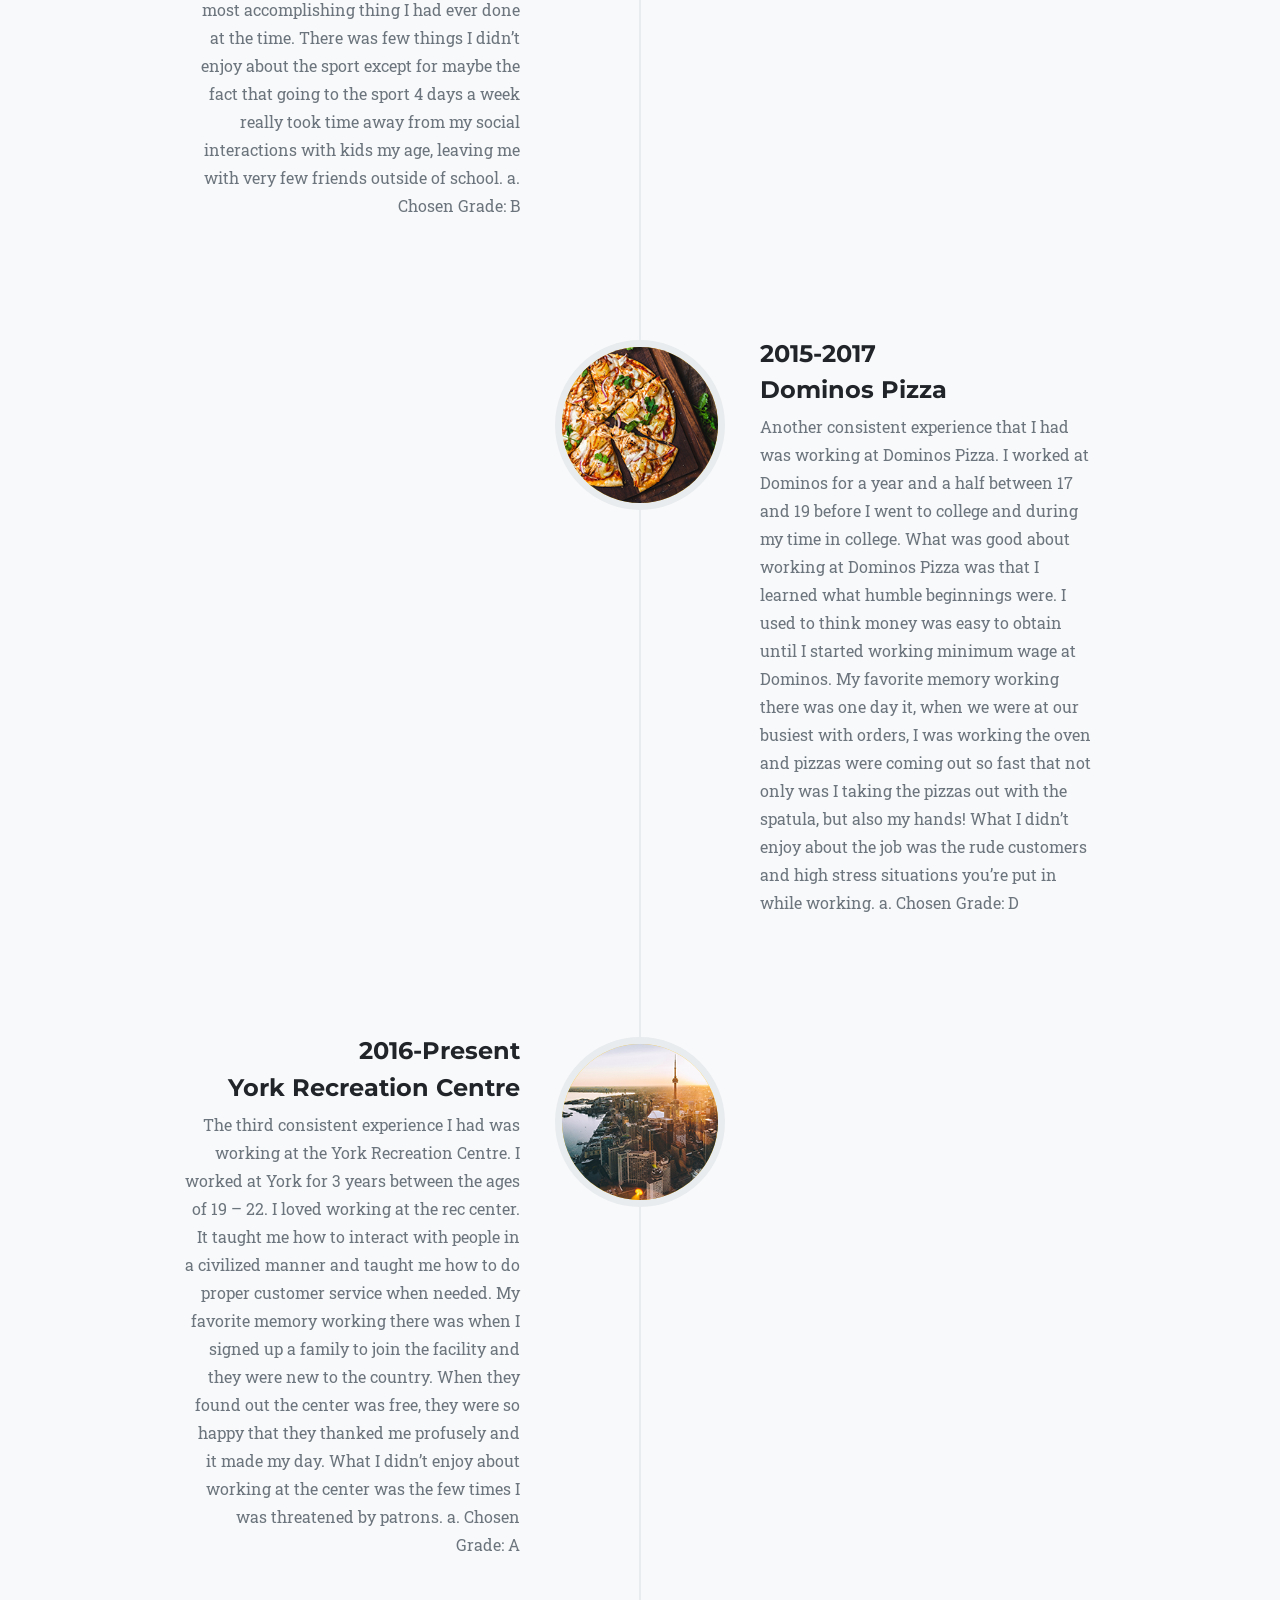
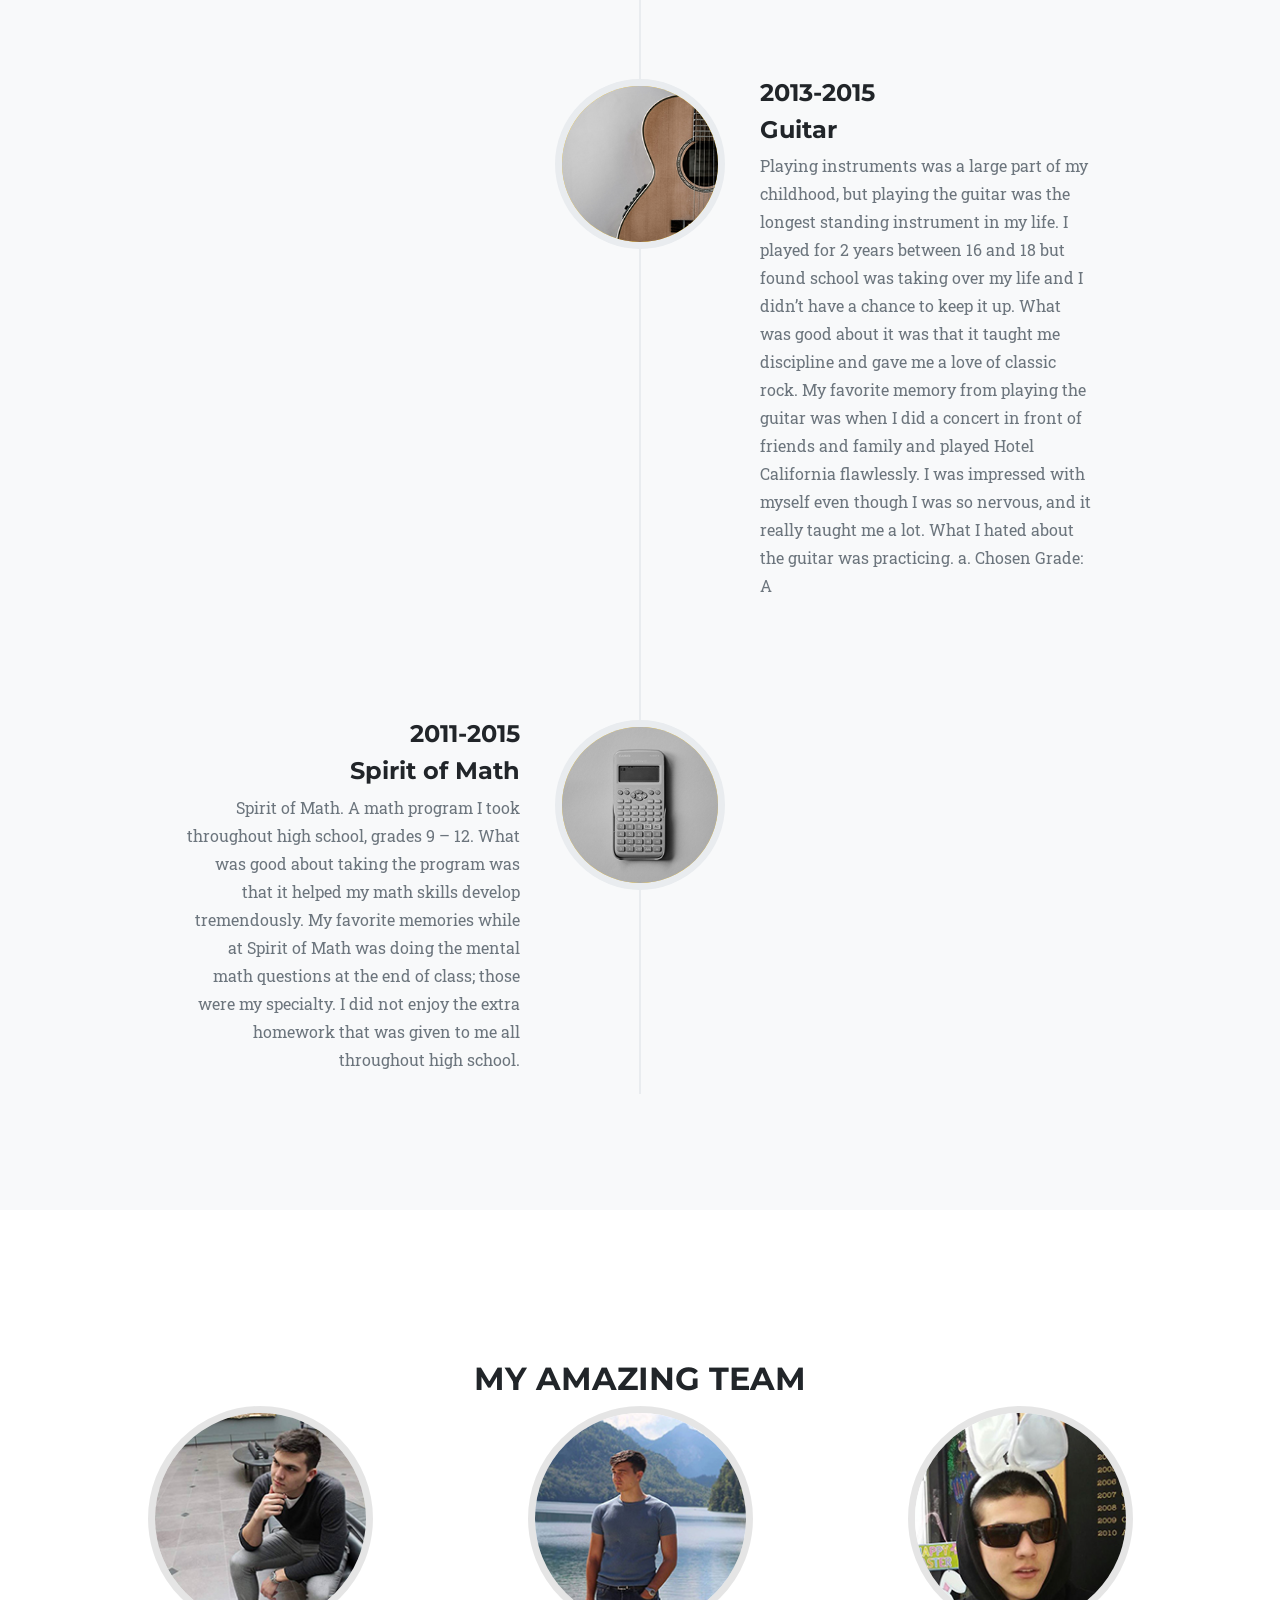
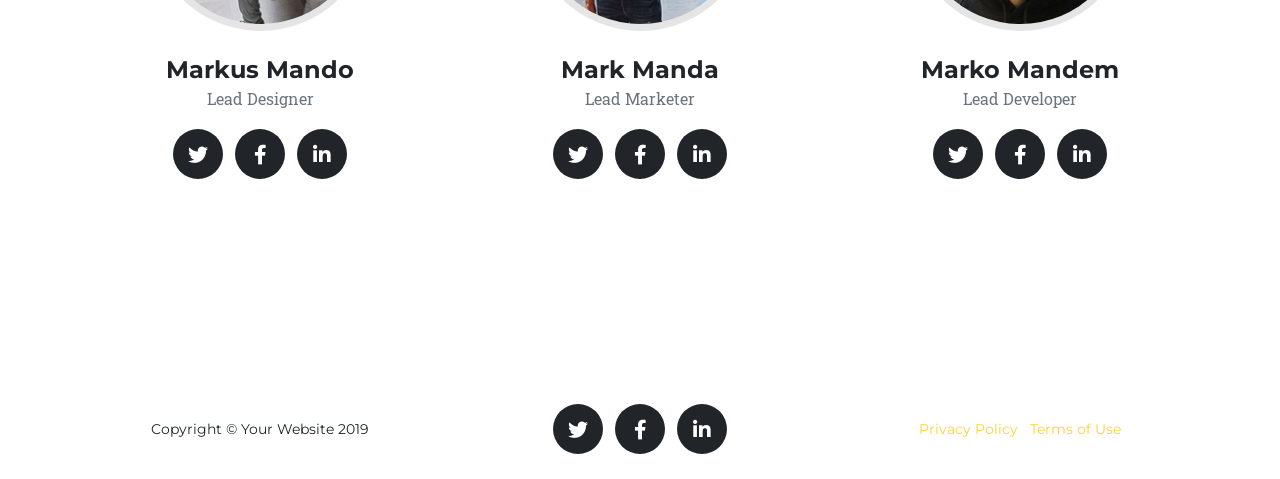
==== commit 842d6d15: "Update index.html" ====
--- a/index.html
+++ b/index.html
@@ -37,6 +37,9 @@
       </button>
       <div class="collapse navbar-collapse" id="navbarResponsive">
         <ul class="navbar-nav text-uppercase ml-auto">
+	  <li class="nav-item">
+            <a class="nav-link js-scroll-trigger" href="#About">About Me</a>
+          </li>
           <li class="nav-item">
             <a class="nav-link js-scroll-trigger" href="#Goals">Goals</a>
           </li>
@@ -64,6 +67,19 @@
     </div>
   </header>
 
+	  <!-- About ME -->
+	<section class="page-section2" id="About">
+   <div class="col-lg-12 text-center">
+          <h2 class="section-heading text-uppercase">About Me</h2>
+	   <h3 class="section-subheading text-muted">Hi, I'm Mark</h3> 
+    <IMG style="float: left; padding: 0 15 0 0" SRC="markmanda.github.io/img/Image 69.jpeg" alt"" width="300" height="200">
+<P style="padding: 0 15 0 15"> The reason I believe I am most suited for this scholarship is because I am one of the most determined people I know. Whenever I set myself out to do something, I am more than likely to get it done. Though I do not have any previous experience to show that I am determined, I would like to mention that because I was so determined to get into the User Experience Design program, I got in. The reason I deserve the grant is because it would help me start my business and put more money into the marketing and development. The money would be proven useful once my business gets off the ground and I am able to achieve all of the goals I had set for myself in the previous assignment.
+
+	Why me? I am a personable, nice, hard working and a very determined person who gets what he wants by working hard and setting reasonable goals to achieve for myself in order to feed the ultimate goals that I have set for myself.
+</P>
+</div>
+	     </section>
+		
   <!-- Services -->
  <section class="page-section" id="Goals">
     <div class="container">
@@ -220,18 +236,6 @@
     </div>
   </section>
   
-   <!-- Assignment 3 -->
-<section class="page-section2" id="Plans">
-   <div class="col-lg-12 text-center">
-          <h2 class="section-heading text-uppercase">Scholarship Plans</h2>
-	   <h3 class="section-subheading text-muted">UX220 Assignment 3</h3> 
-    <IMG style="float: left;" SRC="markmanda.github.io/img/Image 69.jpeg" alt"" width="300" height="200">
-<P> The reason I believe I am most suited for this scholarship is because I am one of the most determined people I know. Whenever I set myself out to do something, I am more than likely to get it done. Though I do not have any previous experience to show that I am determined, I would like to mention that because I was so determined to get into the User Experience Design program, I got in. The reason I deserve the grant is because it would help me start my business and put more money into the marketing and development. The money would be proven useful once my business gets off the ground and I am able to achieve all of the goals I had set for myself in the previous assignment.
-
-	Why me? I am a personable, nice, hard working and a very determined person who gets what he wants by working hard and setting reasonable goals to achieve for myself in order to feed the ultimate goals that I have set for myself.
-</P>
-</div>
-	     </section>
 
   <!-- Team -->
   <section "bg-light page-section" id="team">
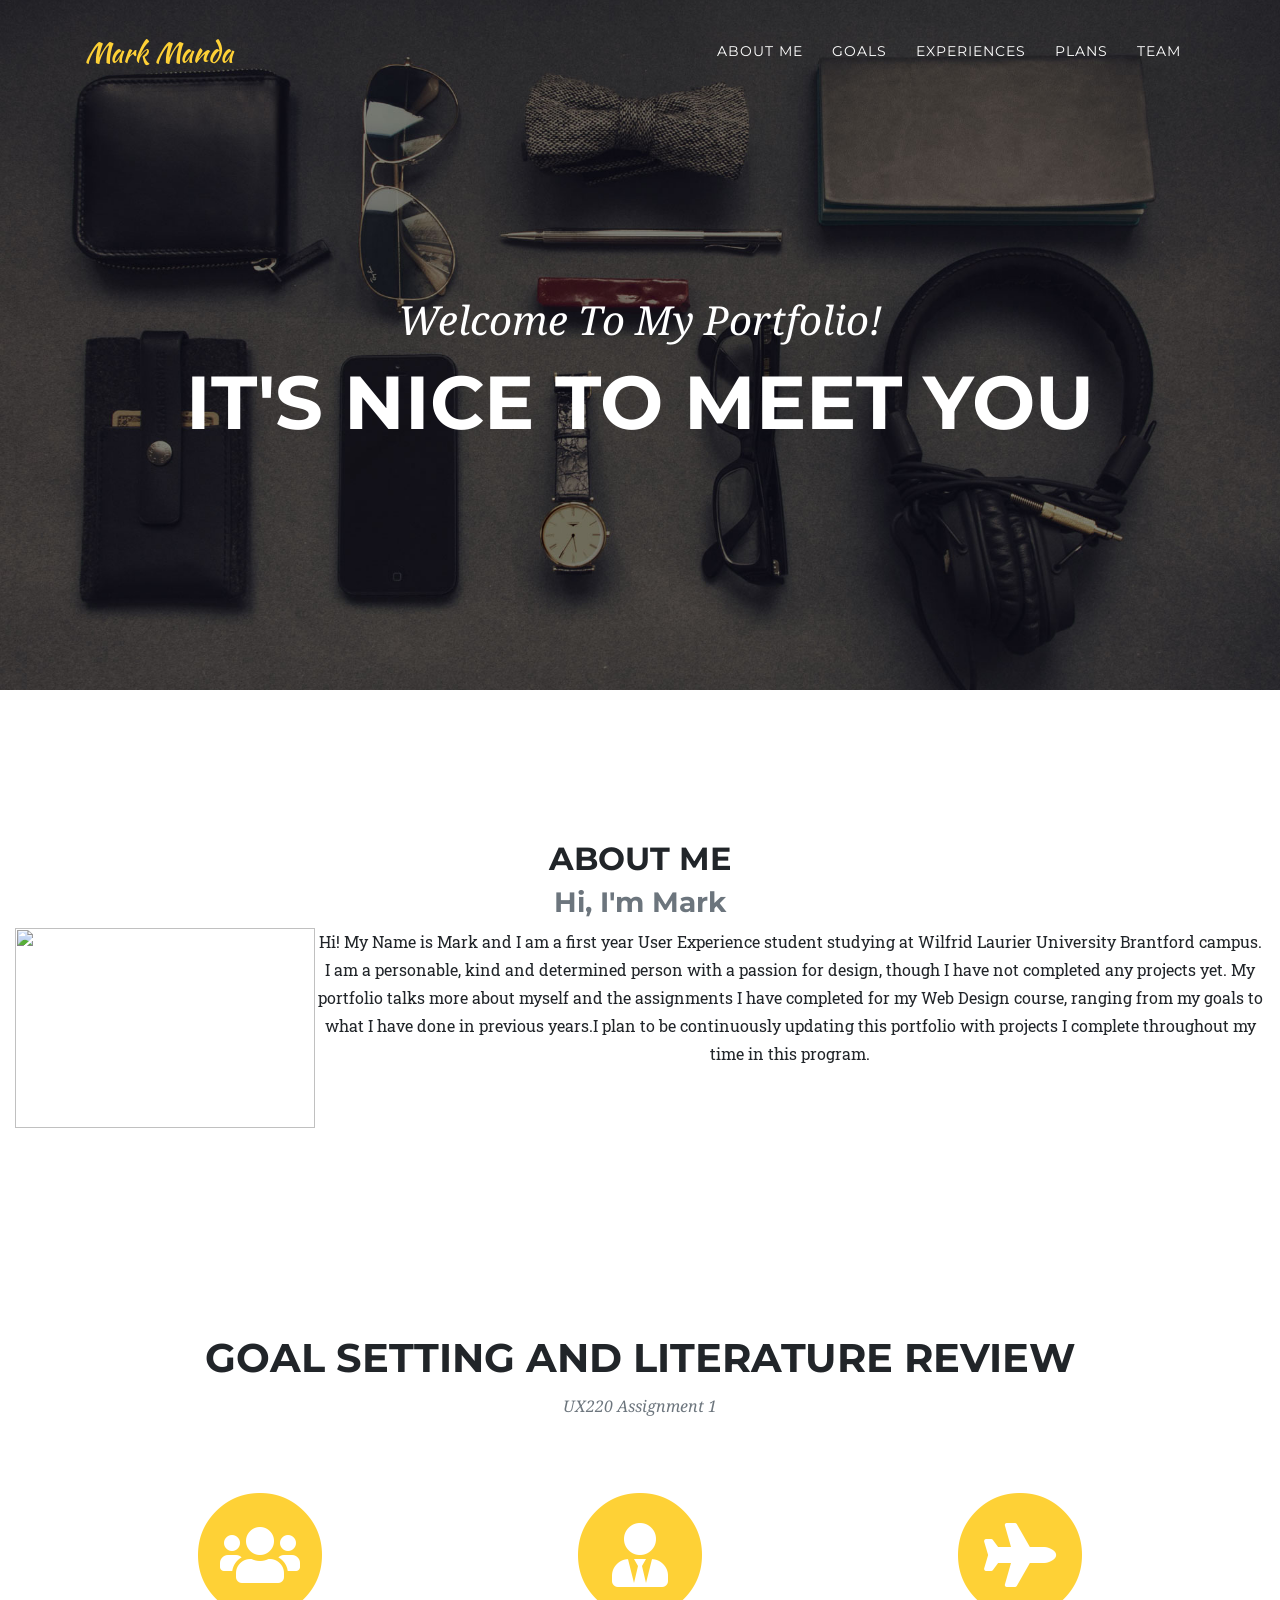
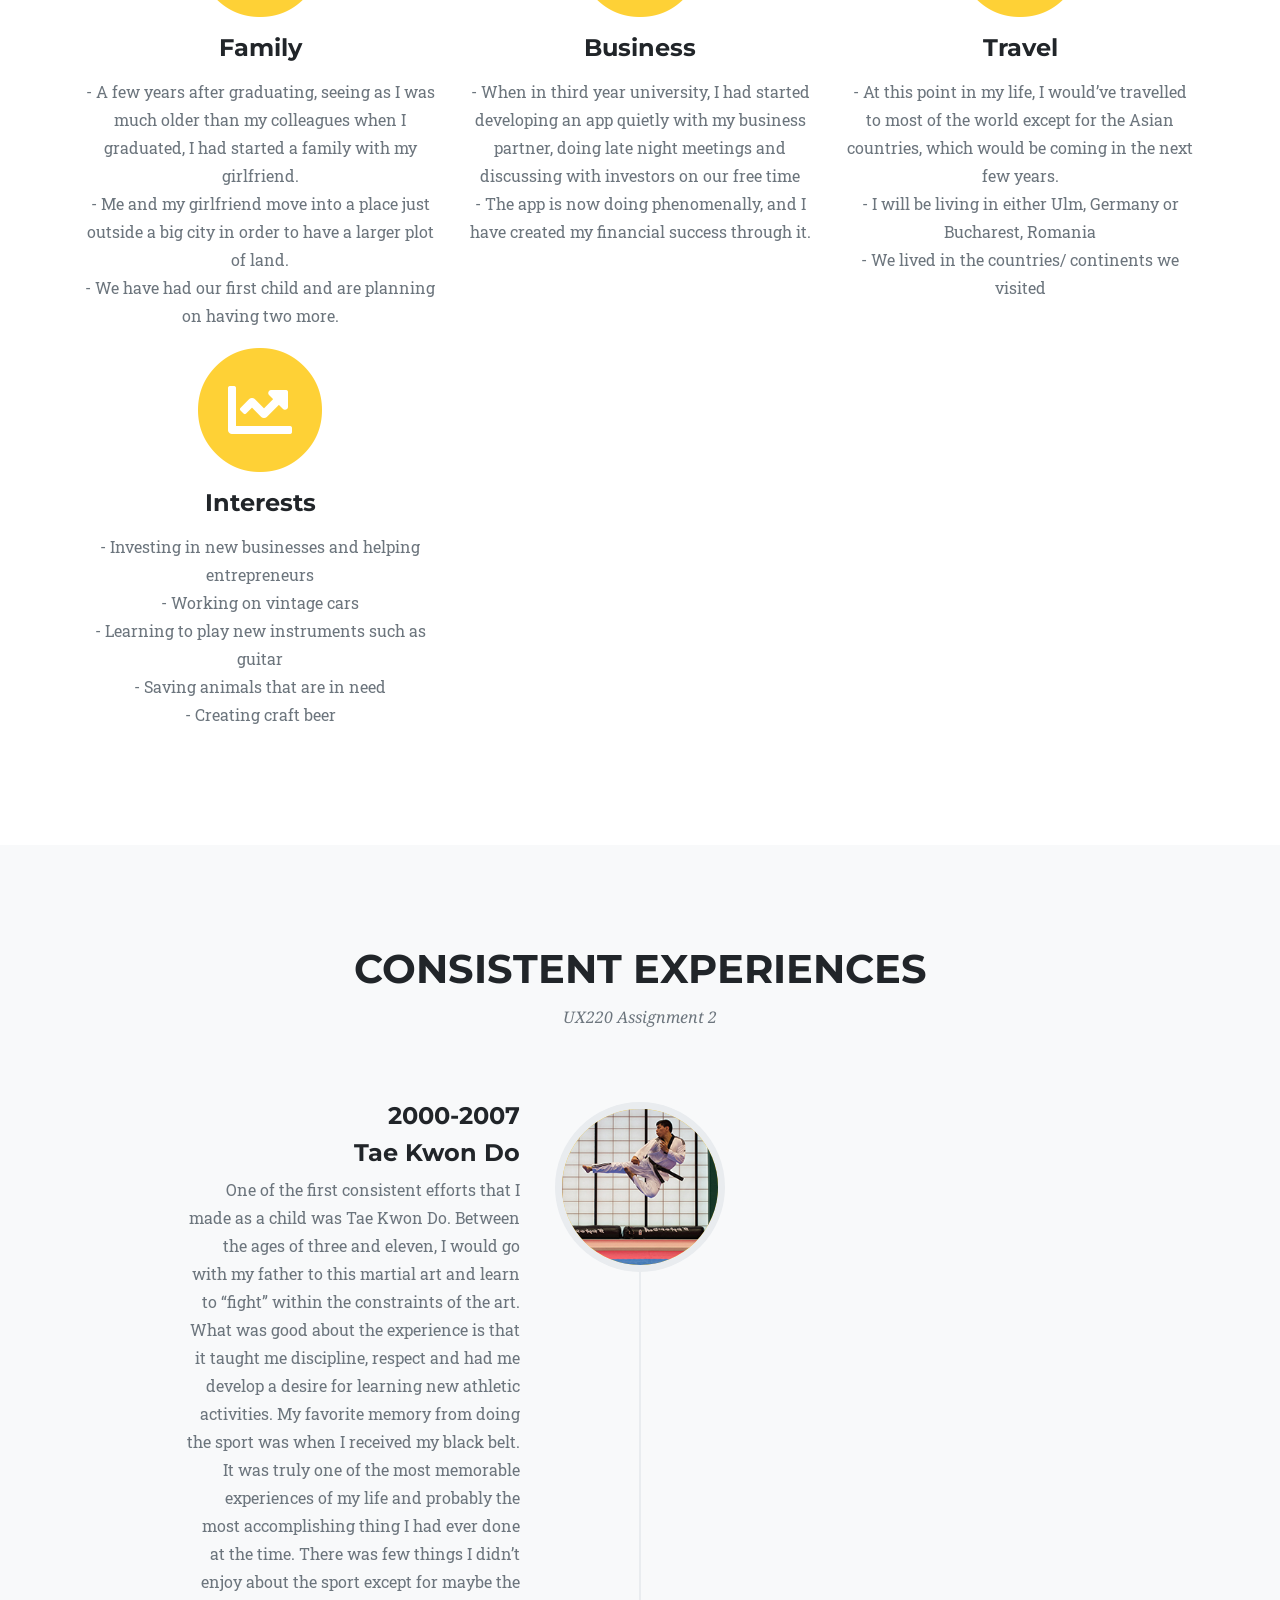
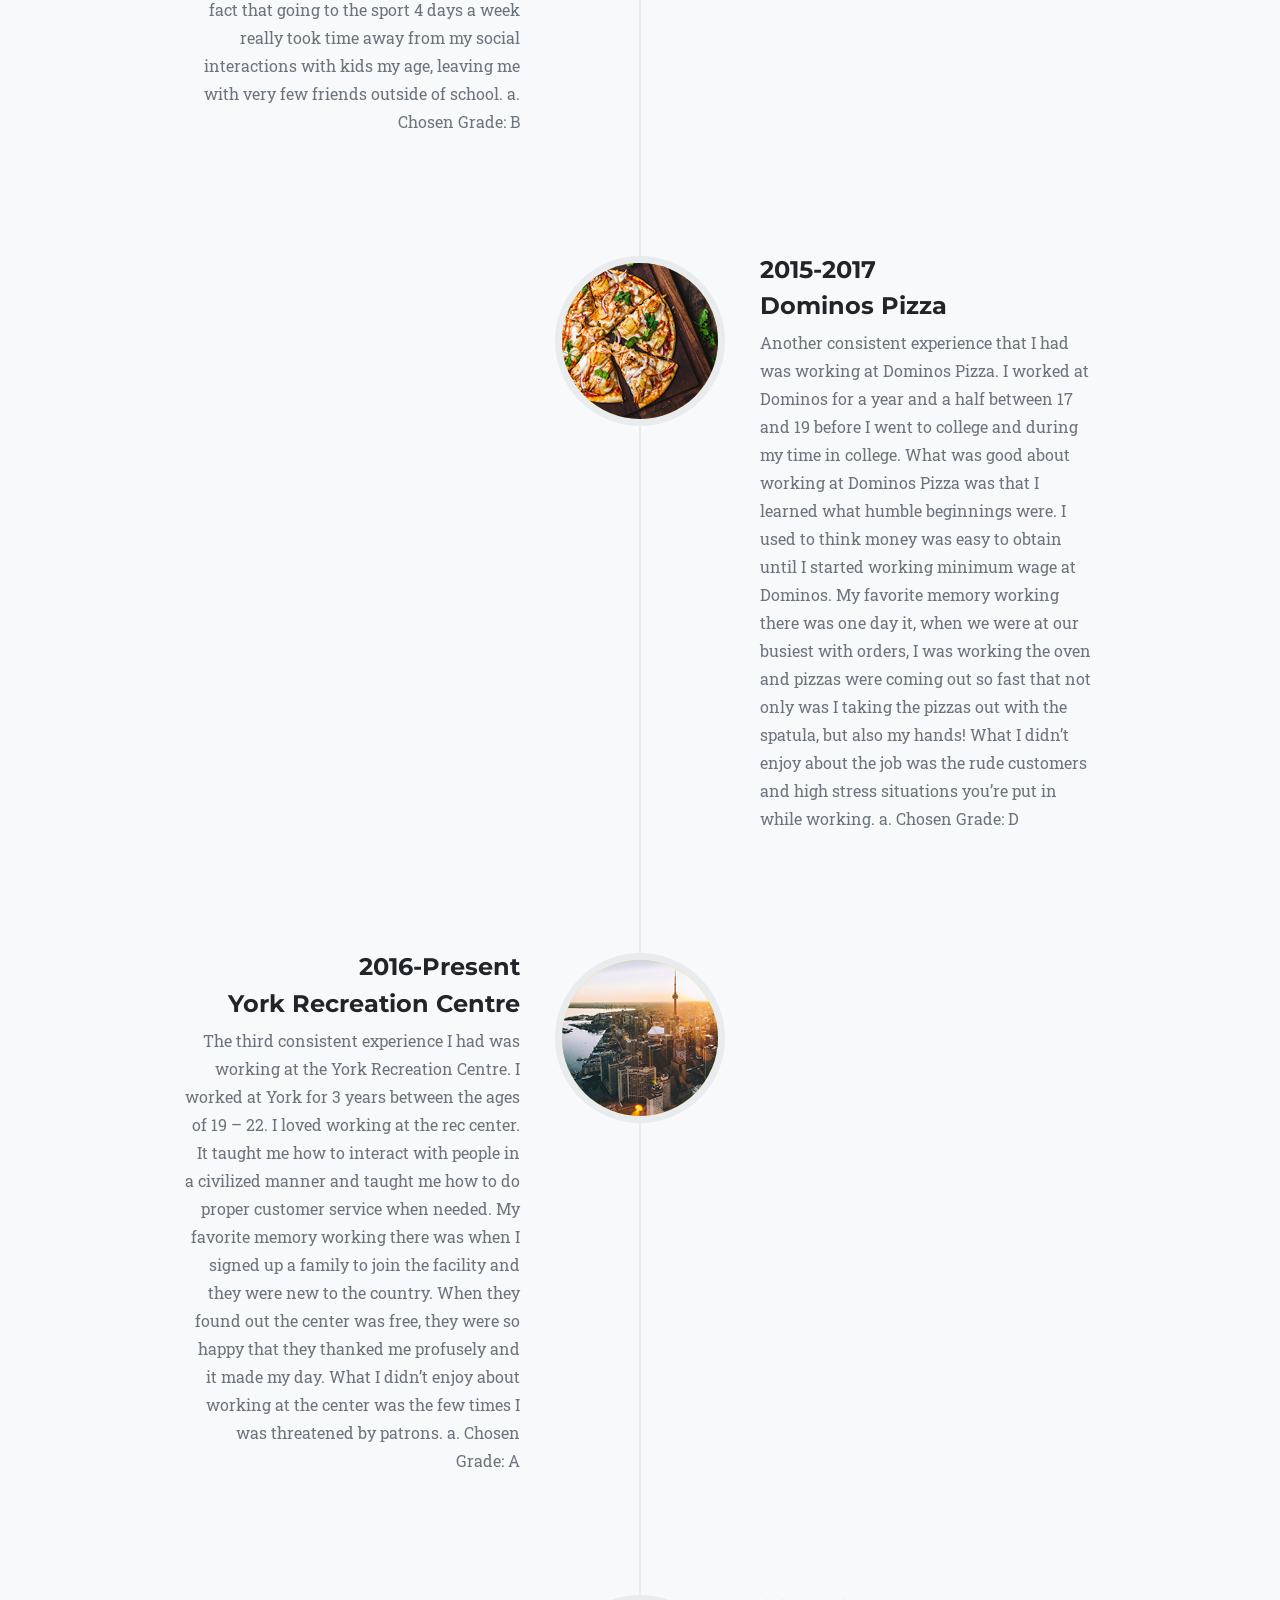
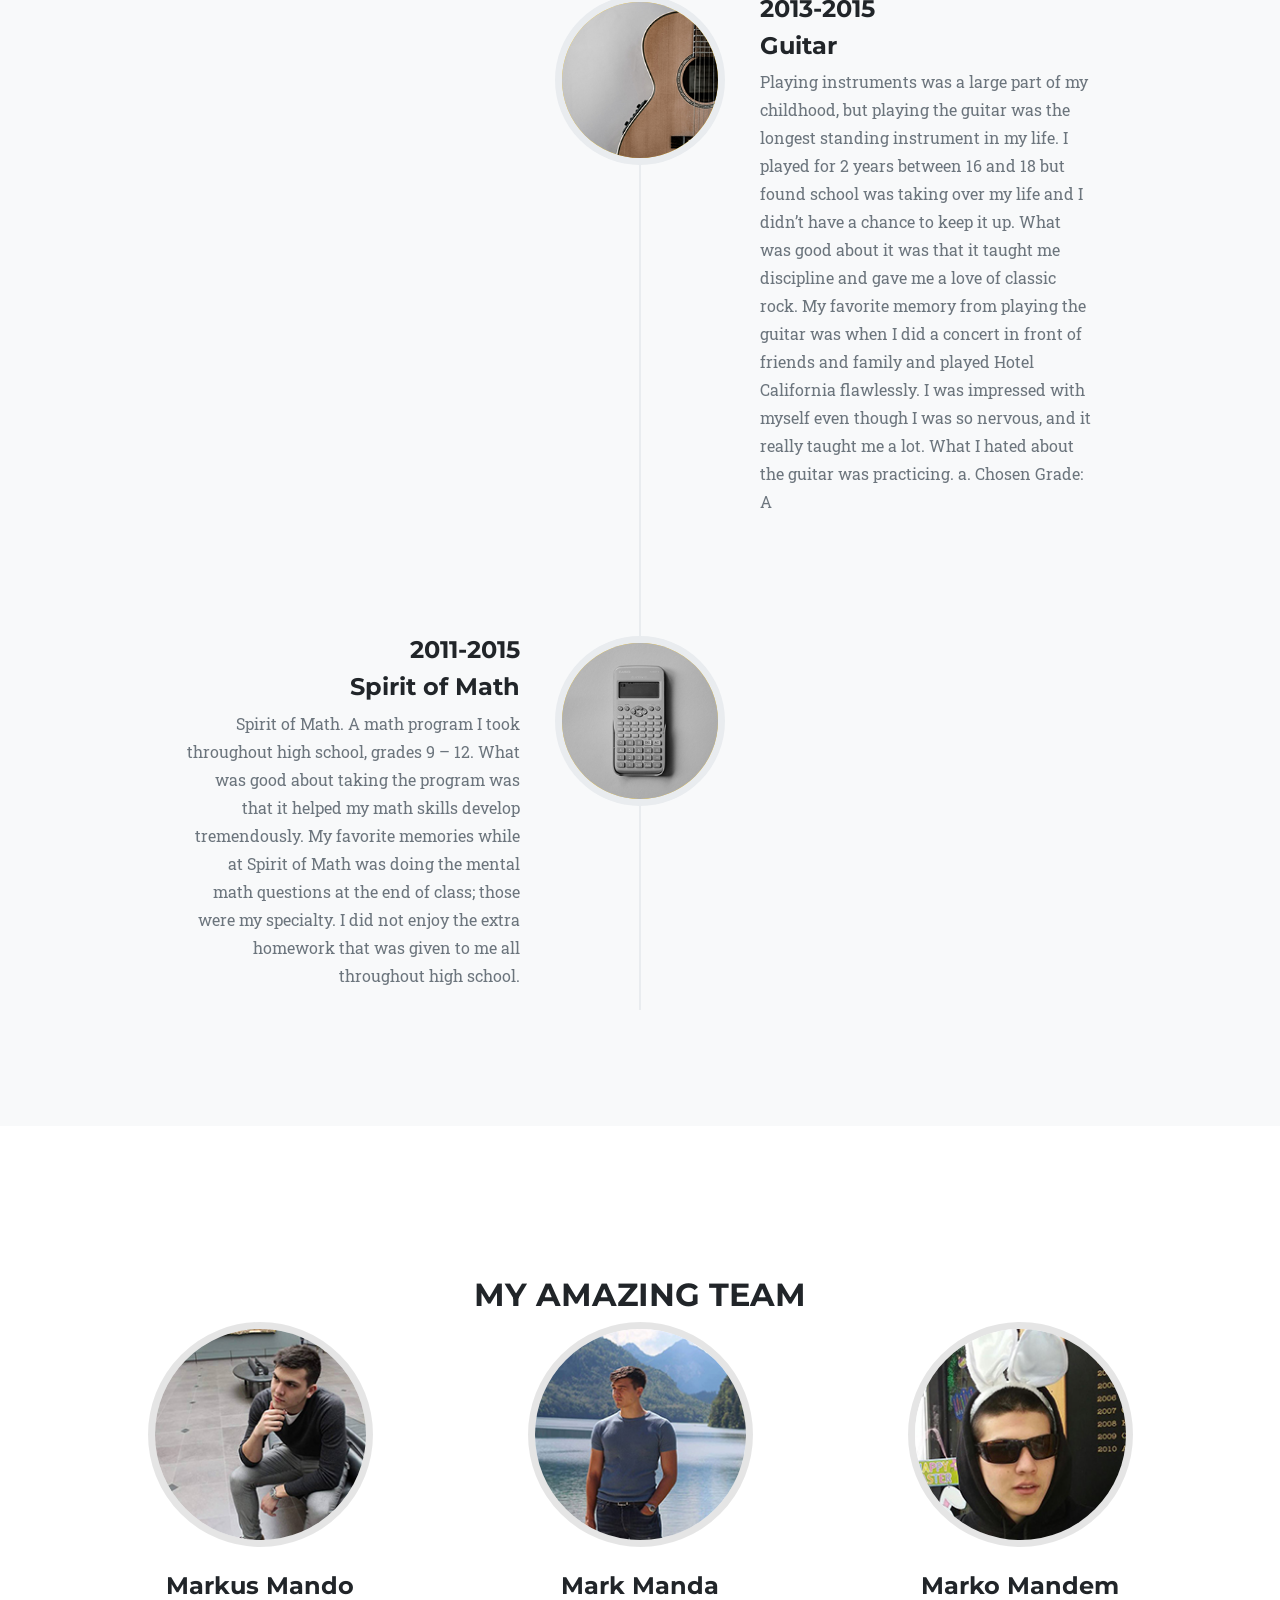
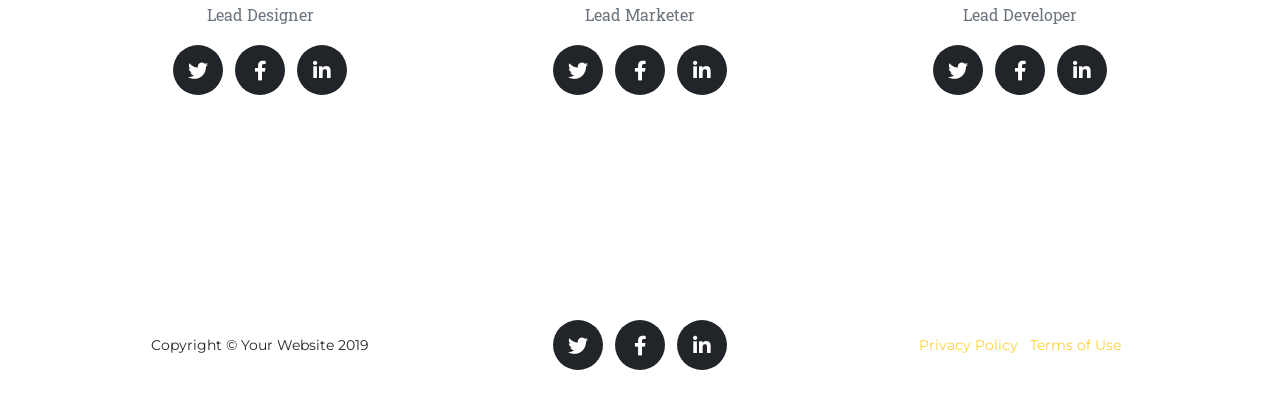
==== commit fa13024a: "Update index.html" ====
--- a/index.html
+++ b/index.html
@@ -72,11 +72,8 @@
    <div class="col-lg-12 text-center">
           <h2 class="section-heading text-uppercase">About Me</h2>
 	   <h3 class="section-subheading text-muted">Hi, I'm Mark</h3> 
-    <IMG style="float: left; padding: 0 15 0 0" SRC="markmanda.github.io/img/Image 69.jpeg" alt"" width="300" height="200">
-<P style="padding: 0 15 0 15"> The reason I believe I am most suited for this scholarship is because I am one of the most determined people I know. Whenever I set myself out to do something, I am more than likely to get it done. Though I do not have any previous experience to show that I am determined, I would like to mention that because I was so determined to get into the User Experience Design program, I got in. The reason I deserve the grant is because it would help me start my business and put more money into the marketing and development. The money would be proven useful once my business gets off the ground and I am able to achieve all of the goals I had set for myself in the previous assignment.
-
-	Why me? I am a personable, nice, hard working and a very determined person who gets what he wants by working hard and setting reasonable goals to achieve for myself in order to feed the ultimate goals that I have set for myself.
-</P>
+    <IMG style="float: left; padding: 0 15 0 0;" SRC="markmanda.github.io/img/Image 69.jpeg" alt"" width="300" height="200">
+<P style="padding: 0 15 0 15;"> Hi! My Name is Mark and I am a first year User Experience student studying at Wilfrid Laurier University Brantford campus. I am a personable, kind and determined person with a passion for design, though I have not completed any projects yet. My portfolio talks more about myself and the assignments I have completed for my Web Design course, ranging from my goals to what I have done in previous years.I plan to be continuously updating this portfolio with projects I complete throughout my time in this program. </P>
 </div>
 	     </section>
 		
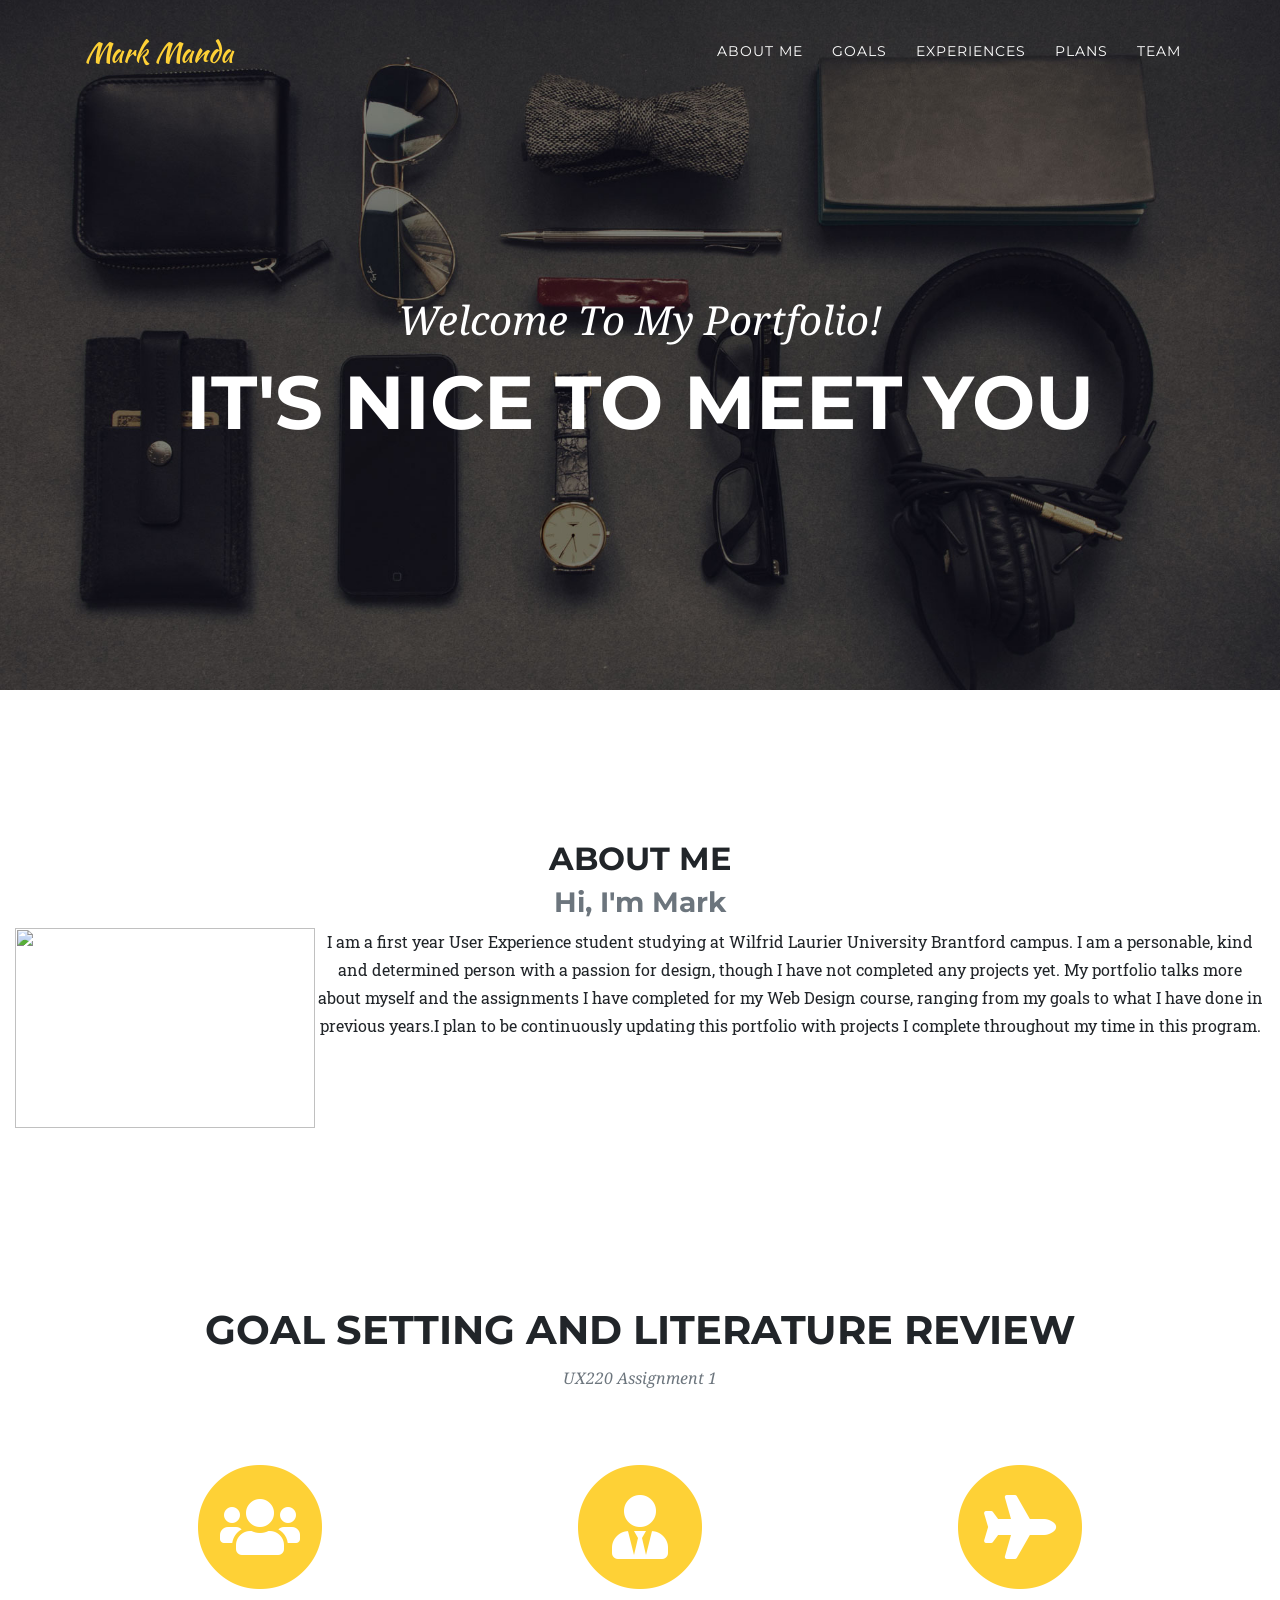
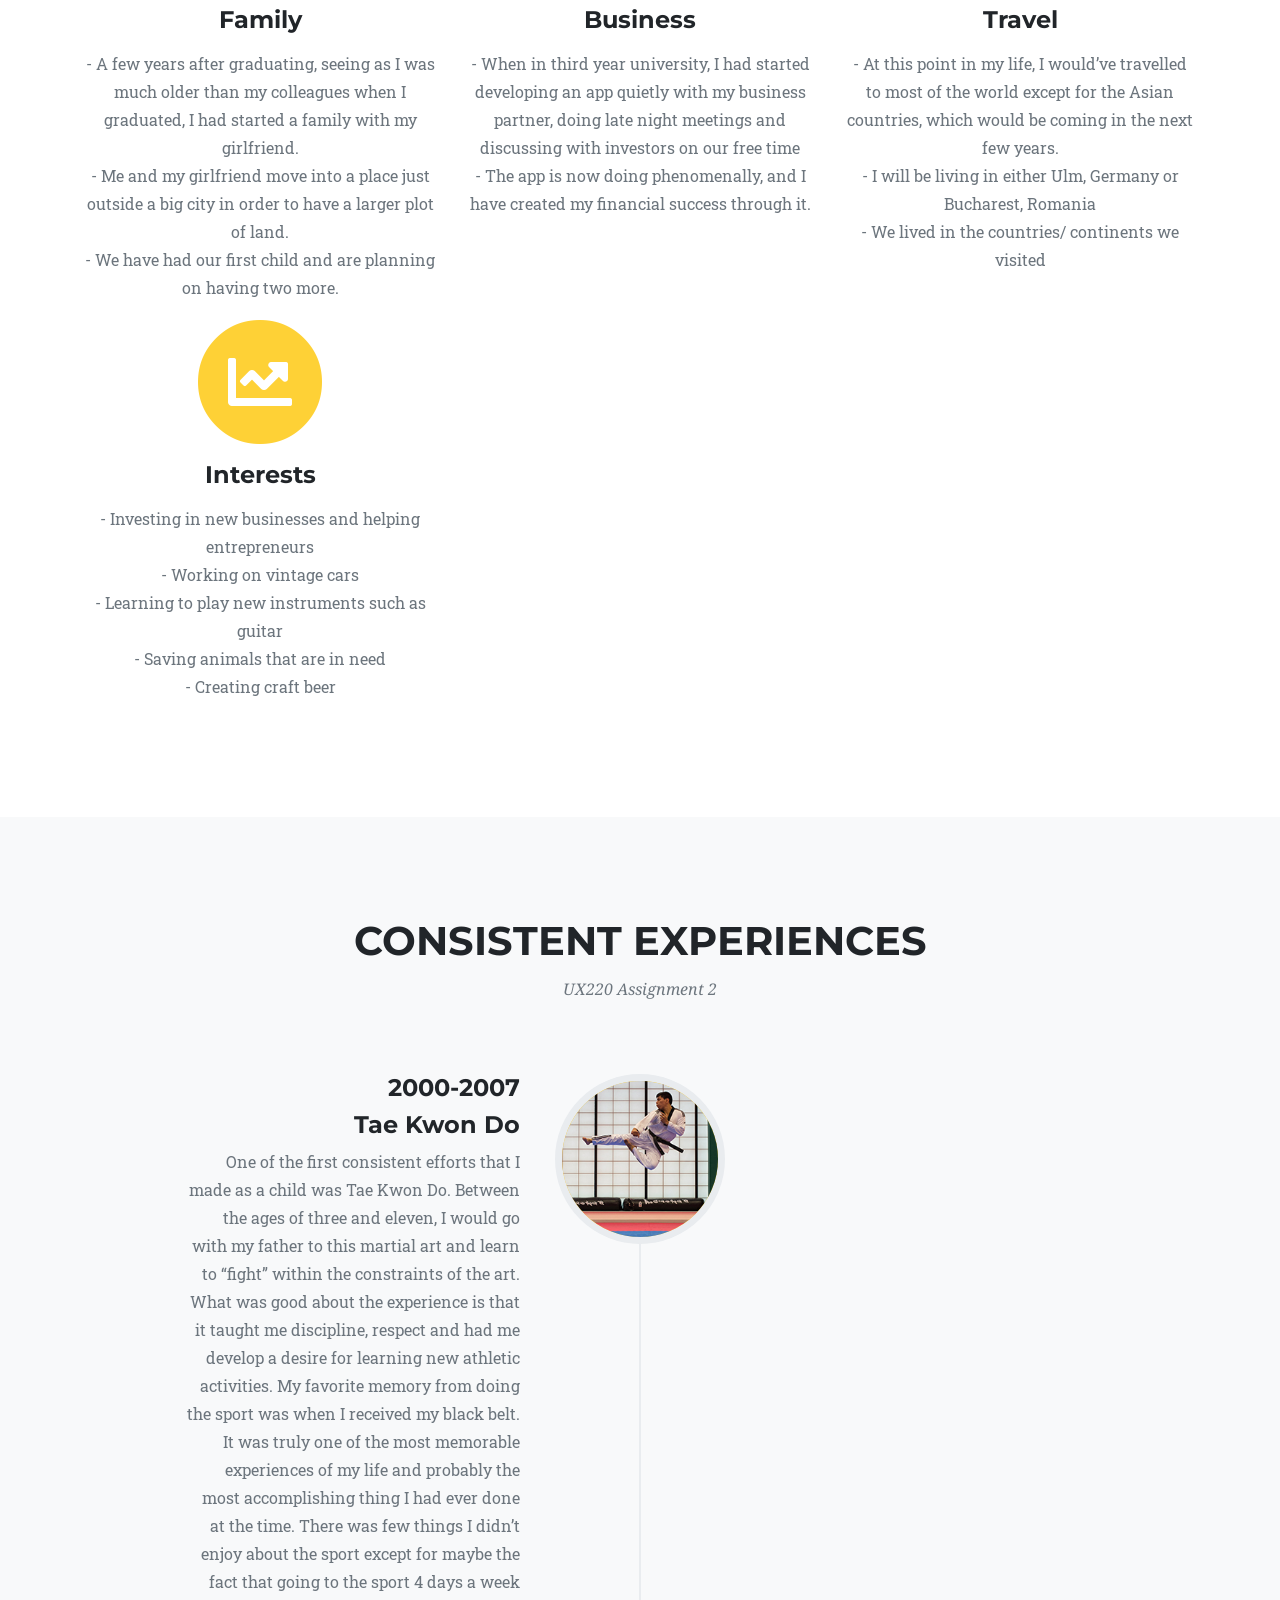
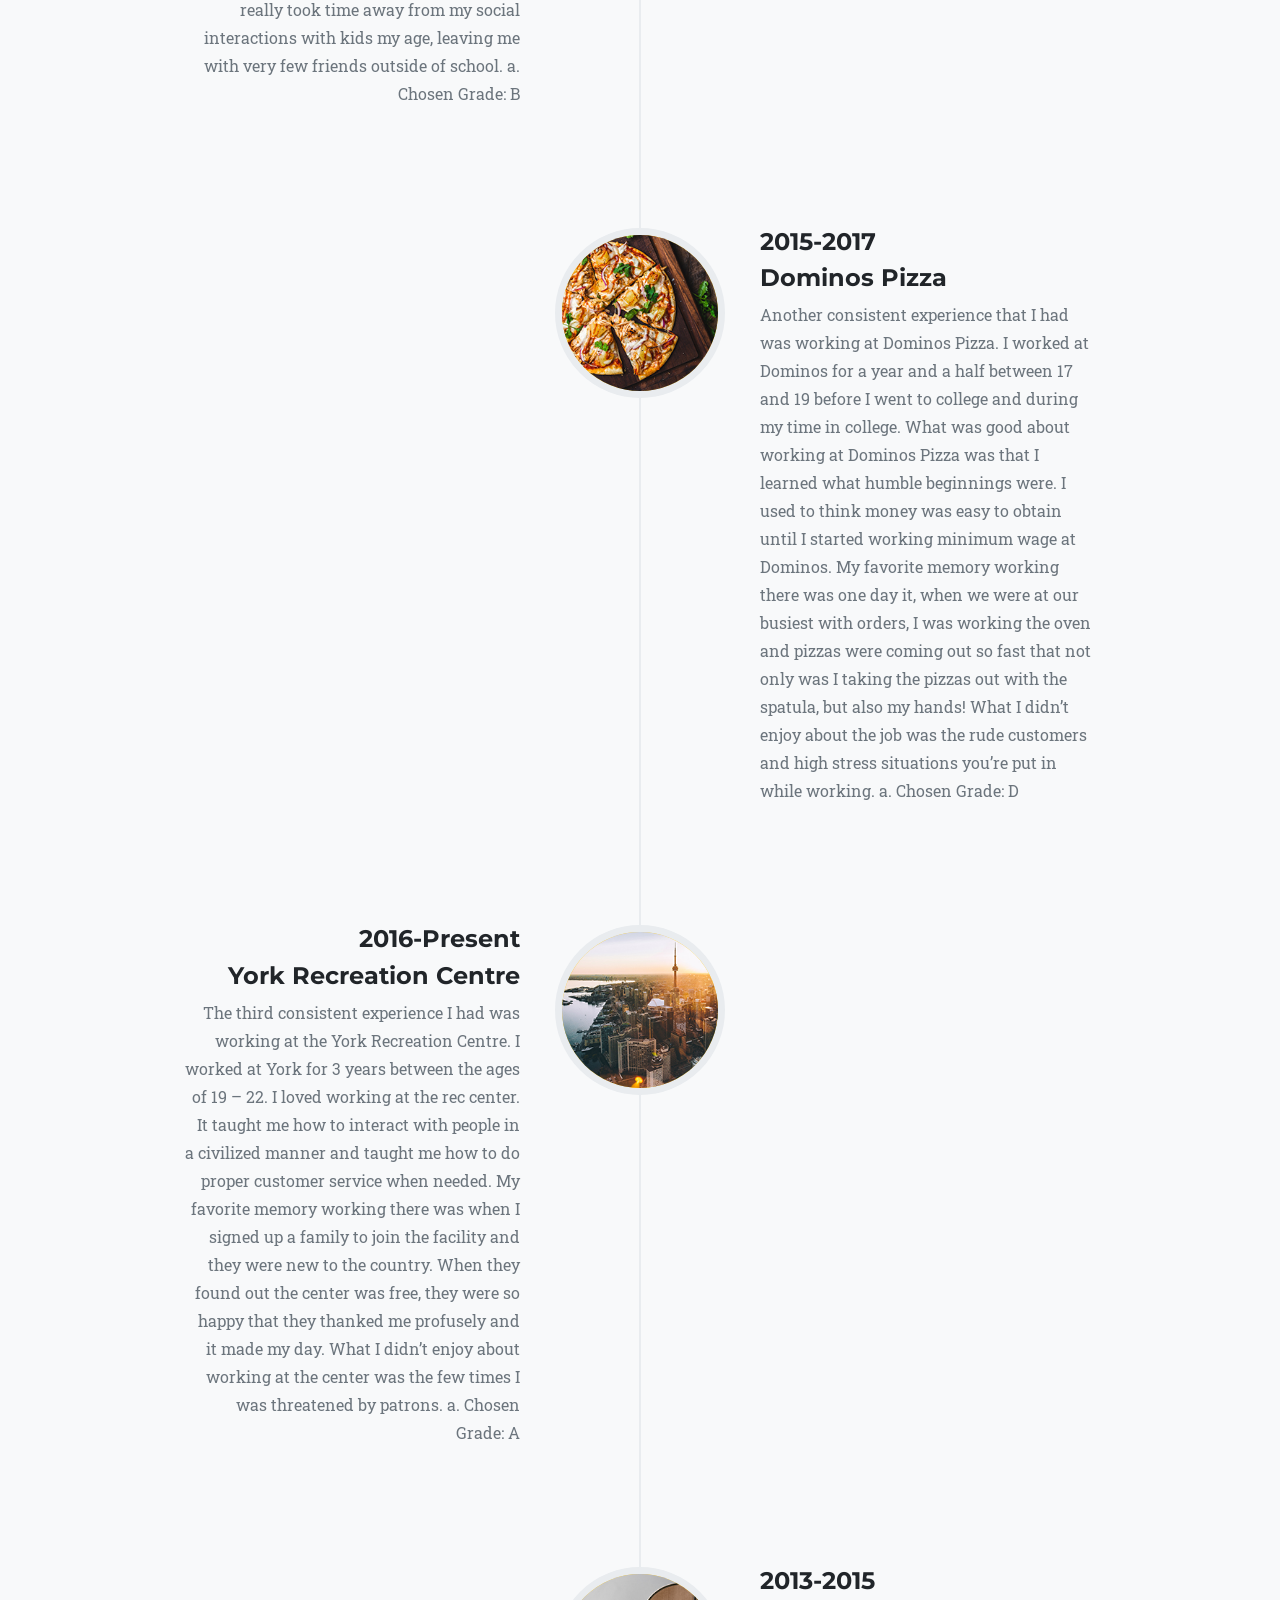
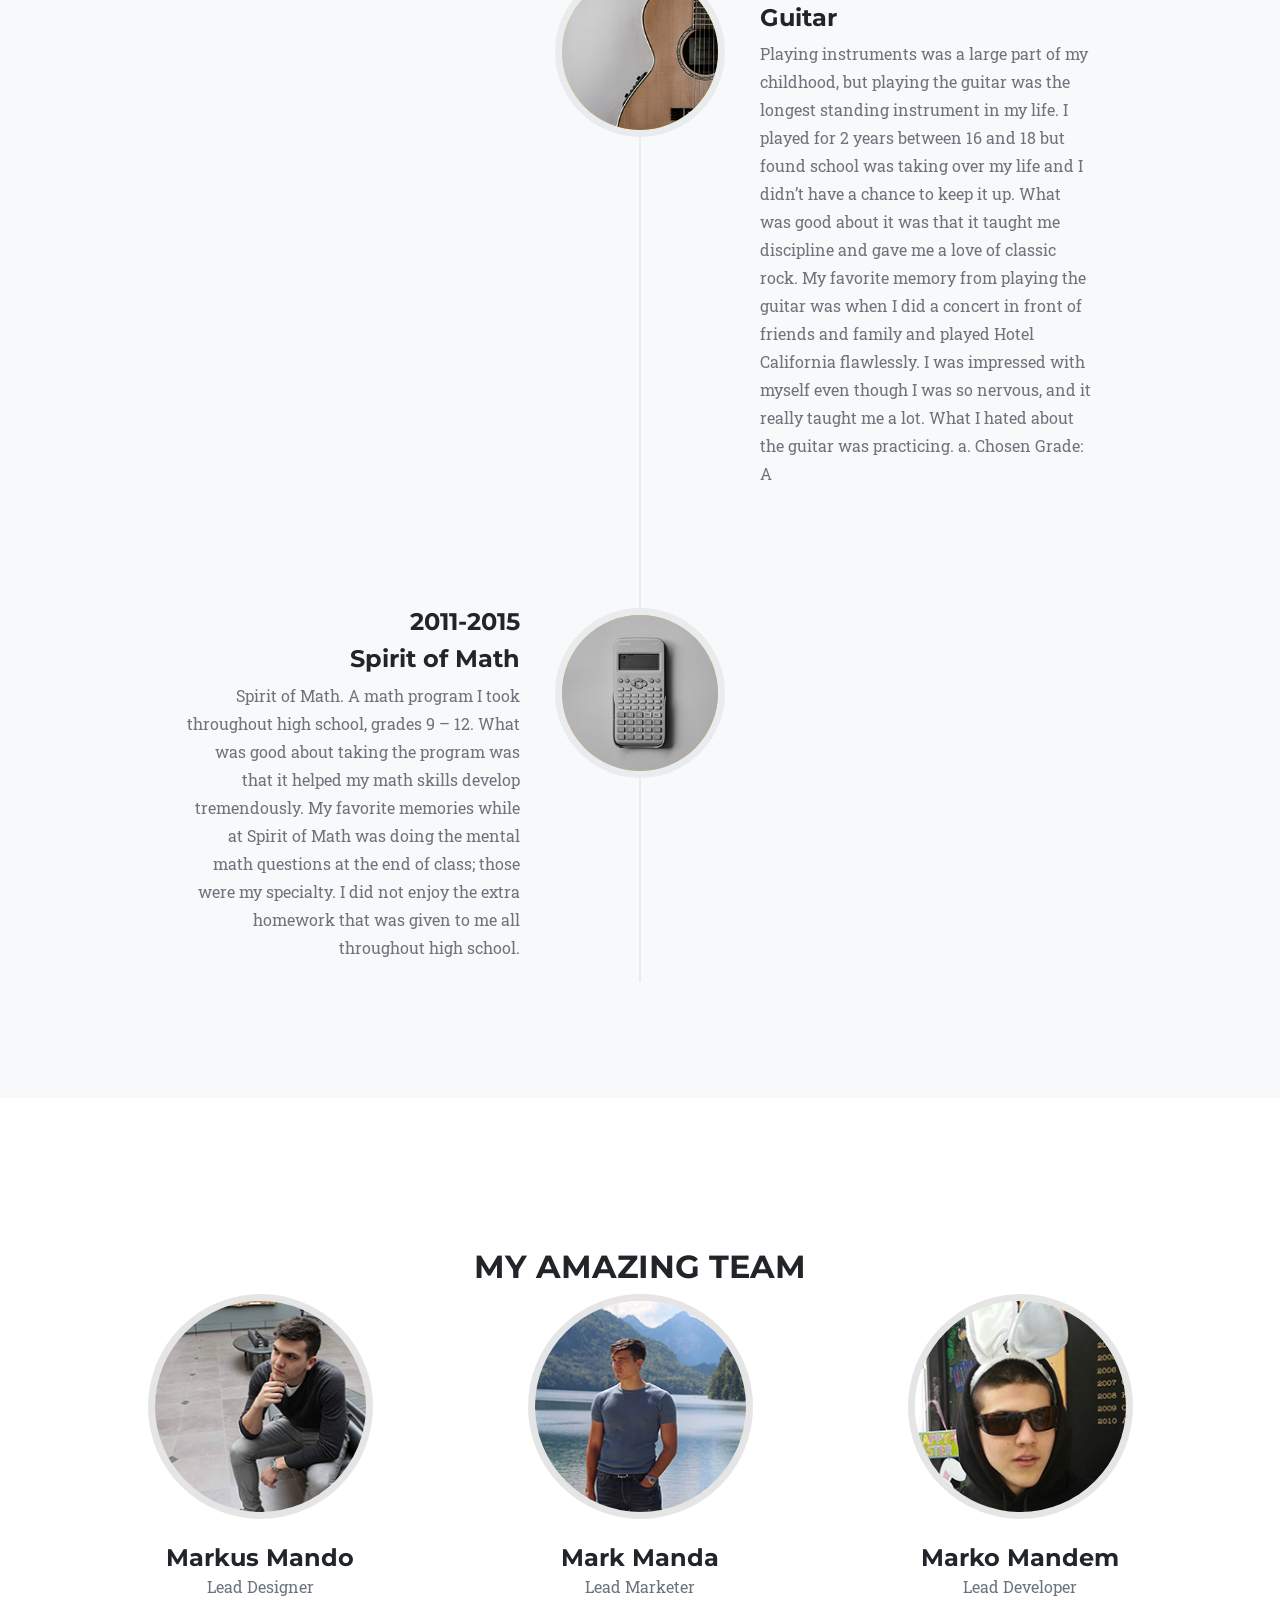
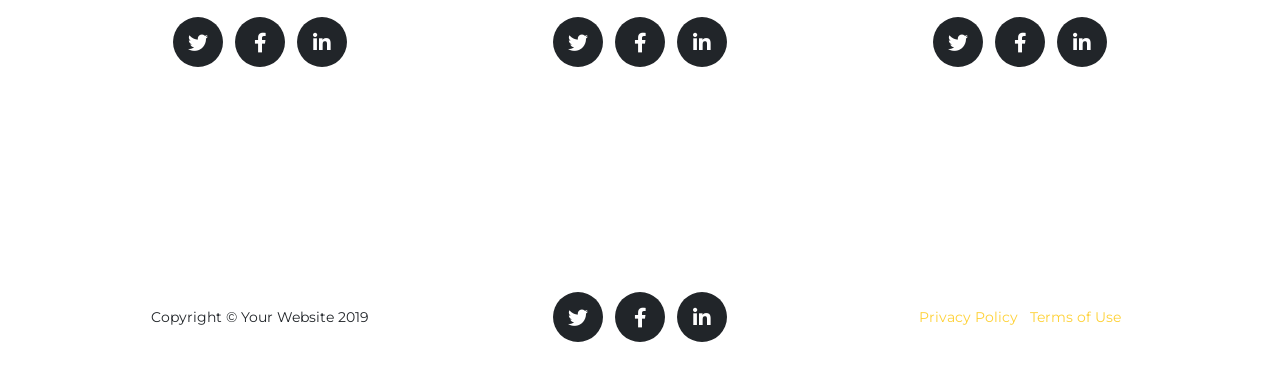
==== commit 209a78bb: "Update index.html" ====
--- a/index.html
+++ b/index.html
@@ -73,7 +73,7 @@
           <h2 class="section-heading text-uppercase">About Me</h2>
 	   <h3 class="section-subheading text-muted">Hi, I'm Mark</h3> 
     <IMG style="float: left; padding: 0 15 0 0;" SRC="markmanda.github.io/img/Image 69.jpeg" alt"" width="300" height="200">
-<P style="padding: 0 15 0 15;"> Hi! My Name is Mark and I am a first year User Experience student studying at Wilfrid Laurier University Brantford campus. I am a personable, kind and determined person with a passion for design, though I have not completed any projects yet. My portfolio talks more about myself and the assignments I have completed for my Web Design course, ranging from my goals to what I have done in previous years.I plan to be continuously updating this portfolio with projects I complete throughout my time in this program. </P>
+<P style="padding: 0 15 0 15;"> I am a first year User Experience student studying at Wilfrid Laurier University Brantford campus. I am a personable, kind and determined person with a passion for design, though I have not completed any projects yet. My portfolio talks more about myself and the assignments I have completed for my Web Design course, ranging from my goals to what I have done in previous years.I plan to be continuously updating this portfolio with projects I complete throughout my time in this program. </P>
 </div>
 	     </section>
 		
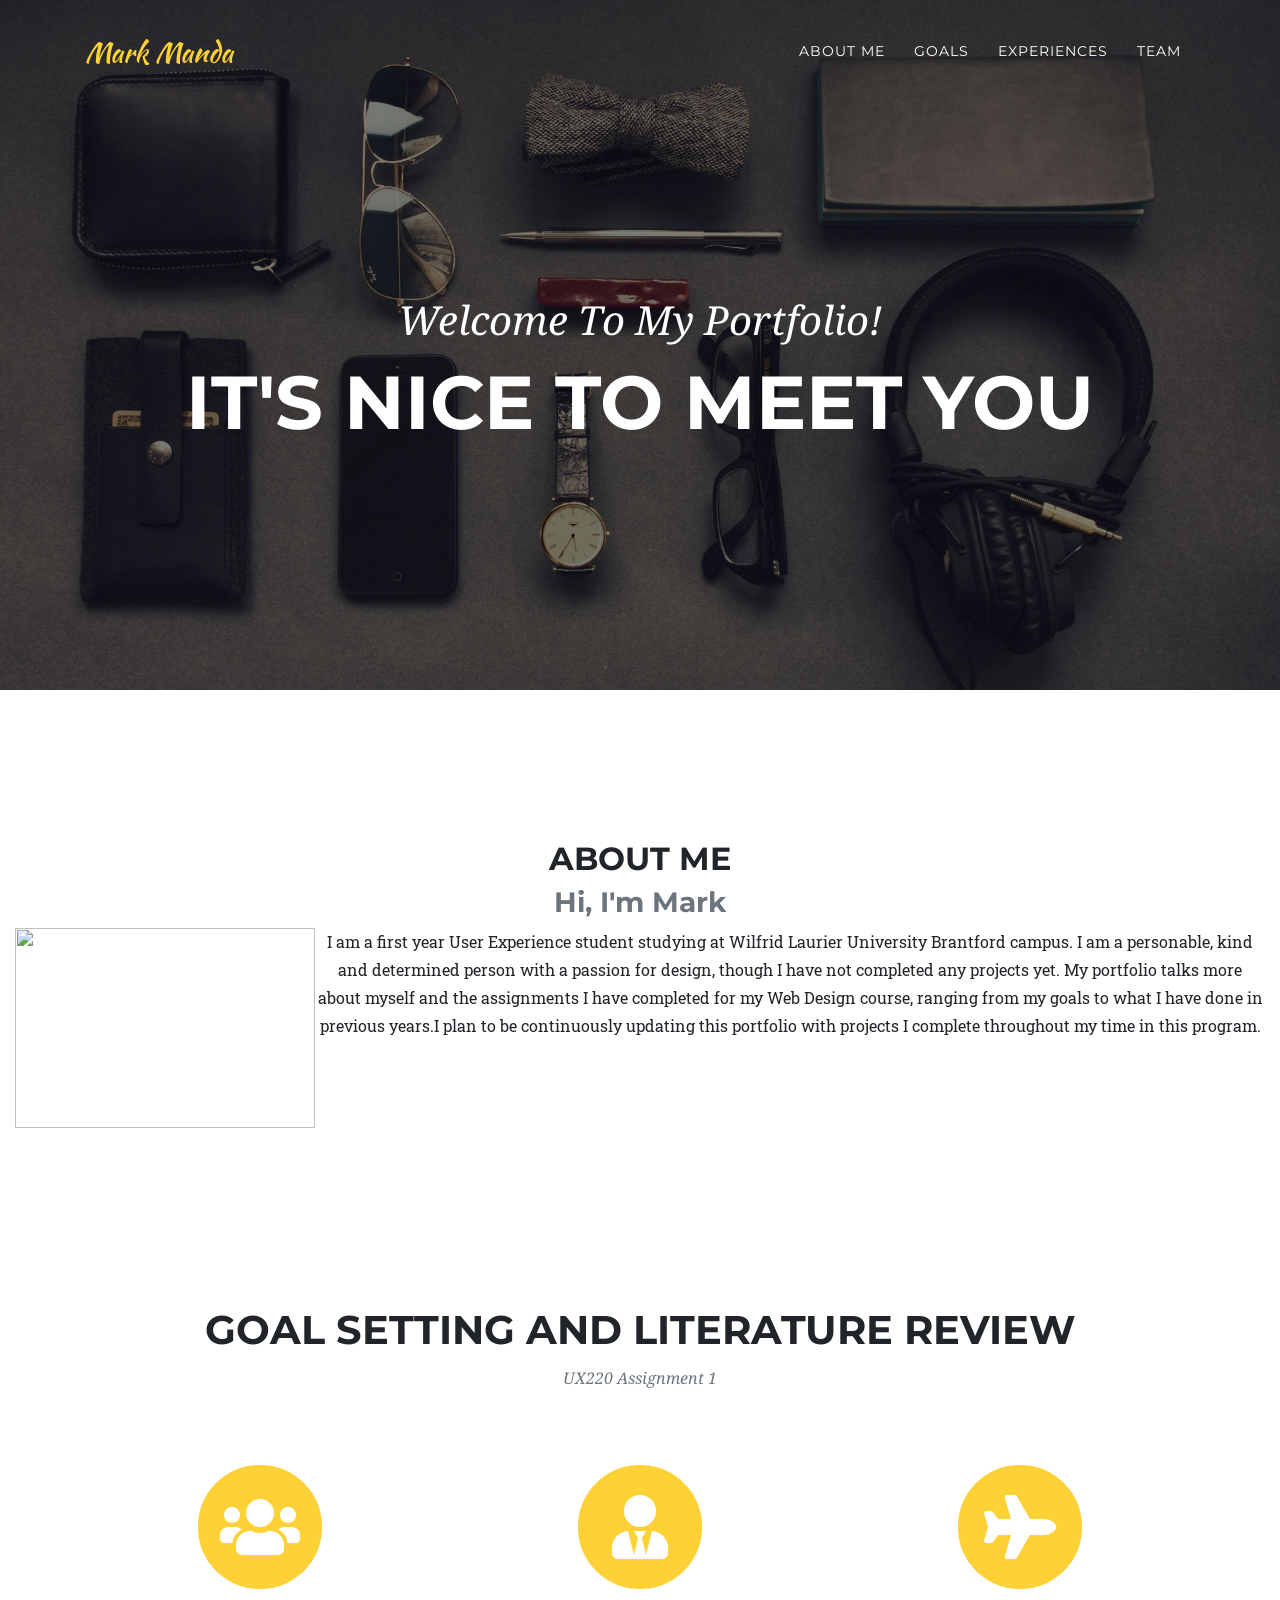
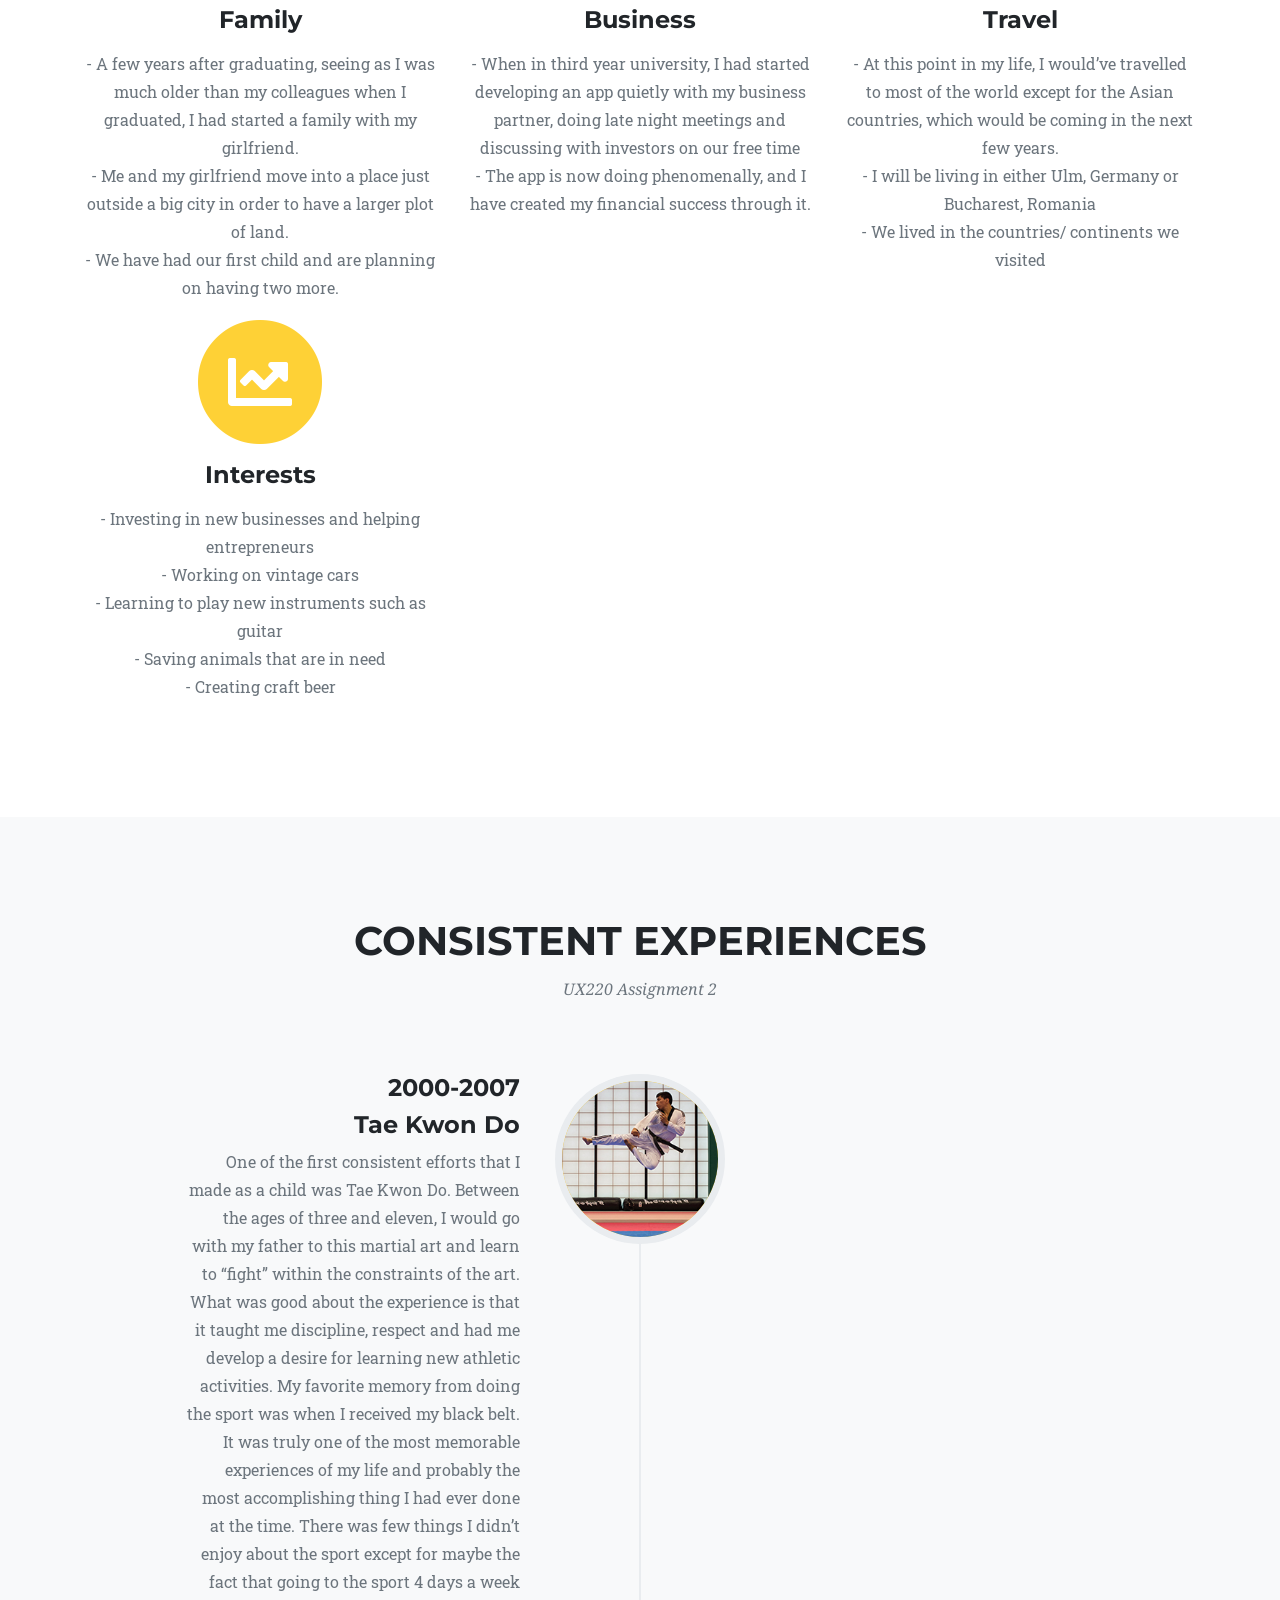
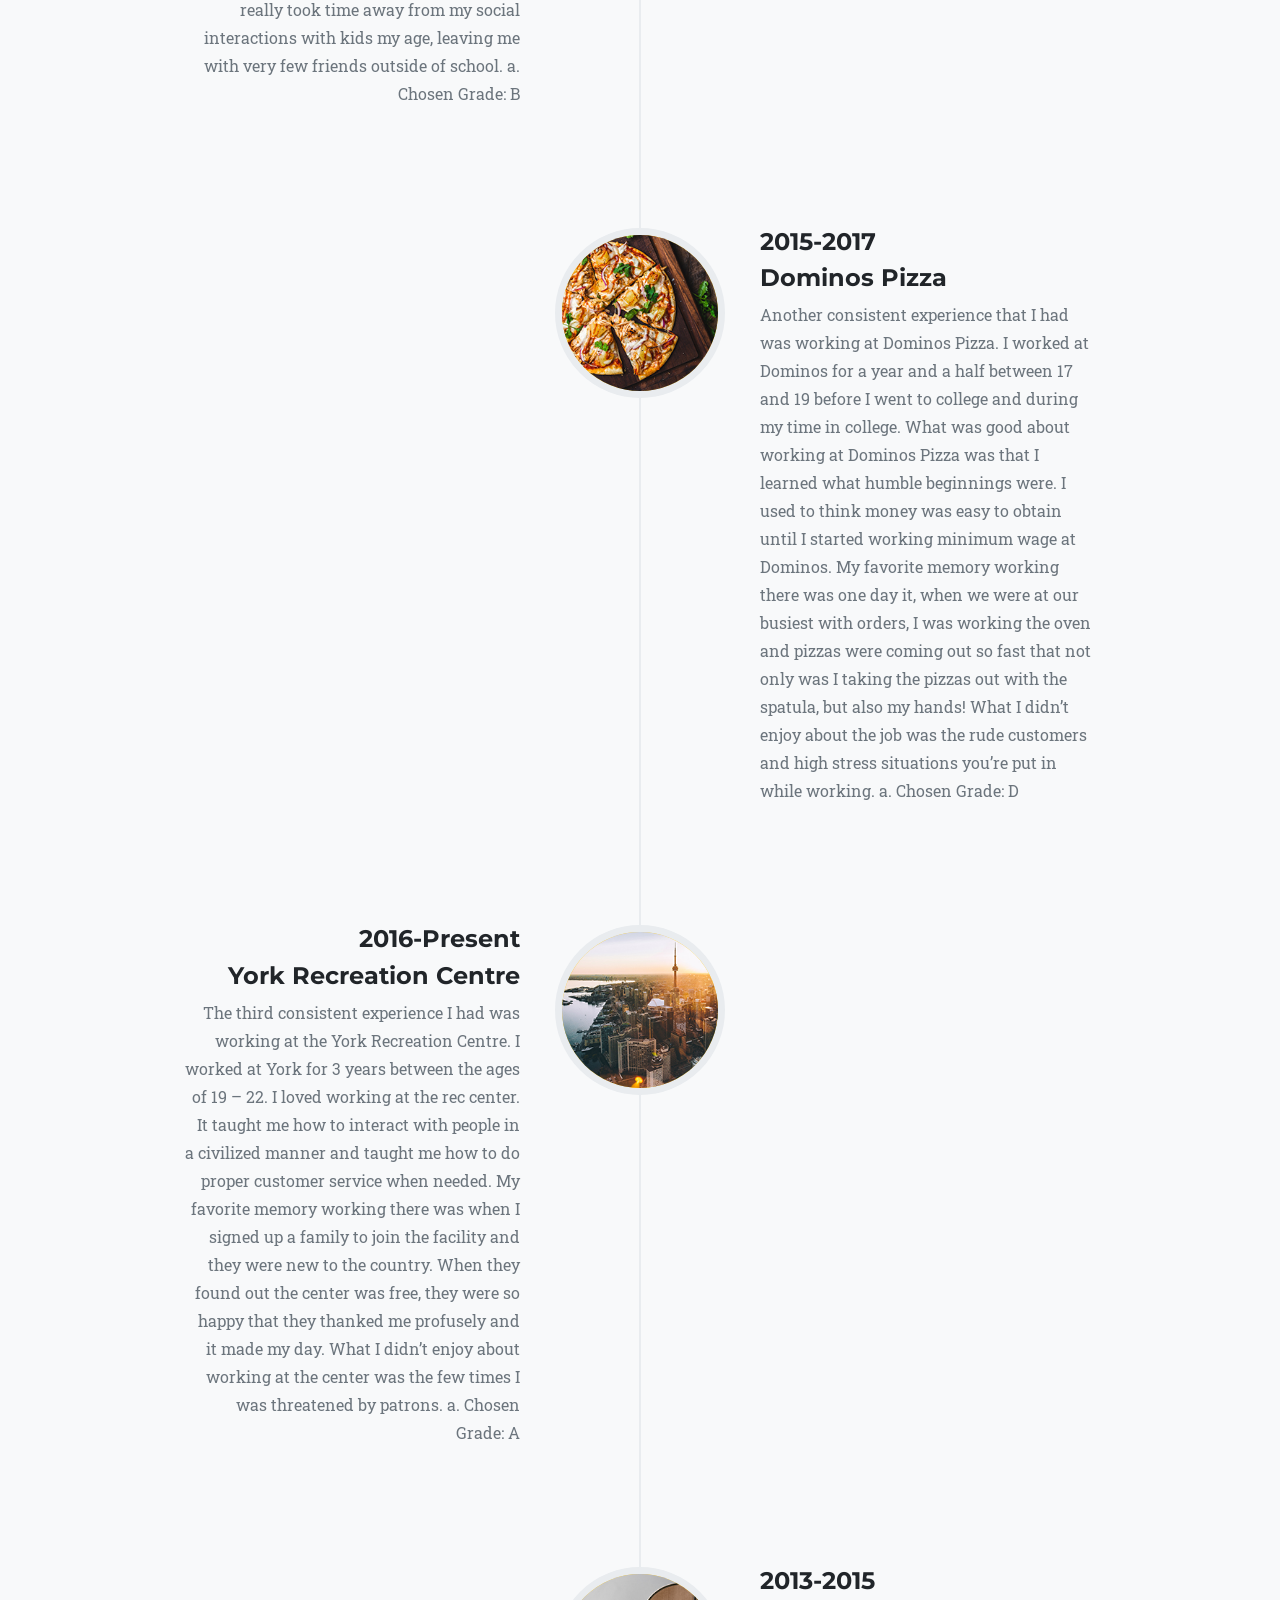
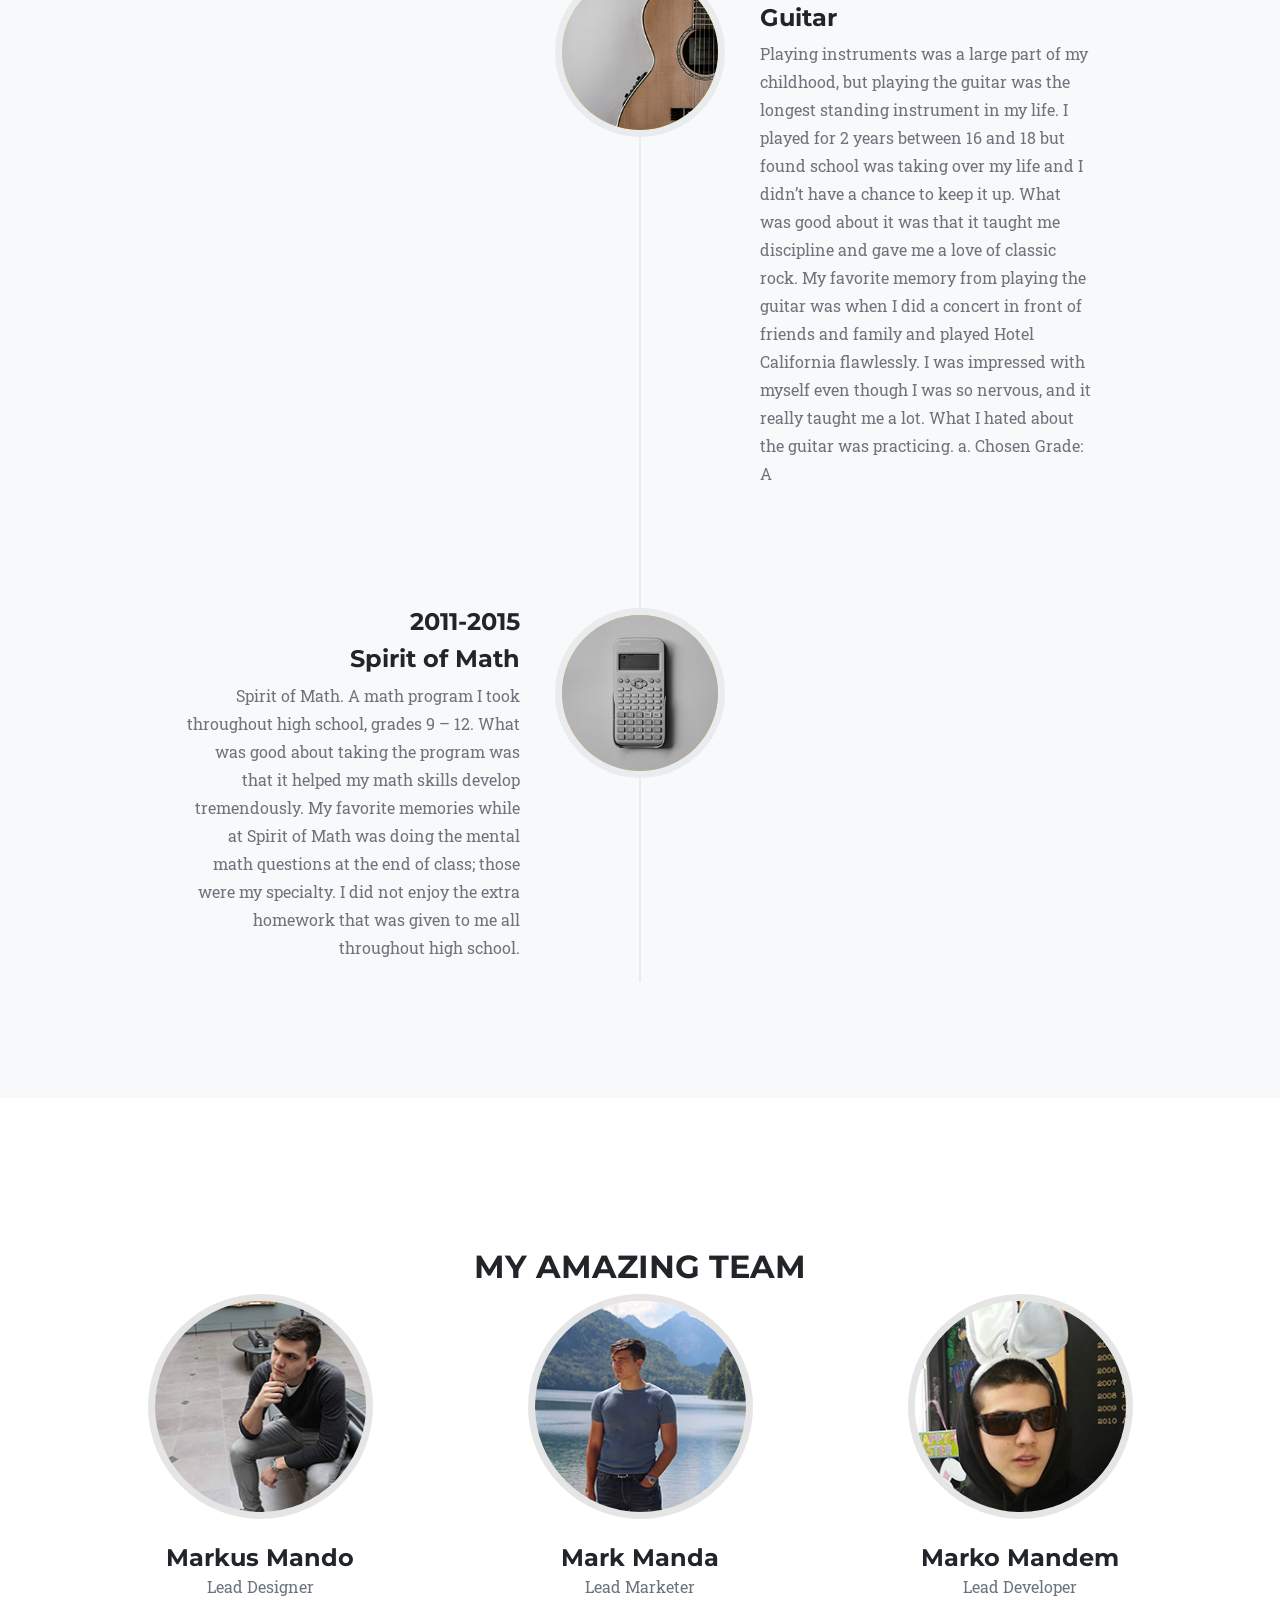
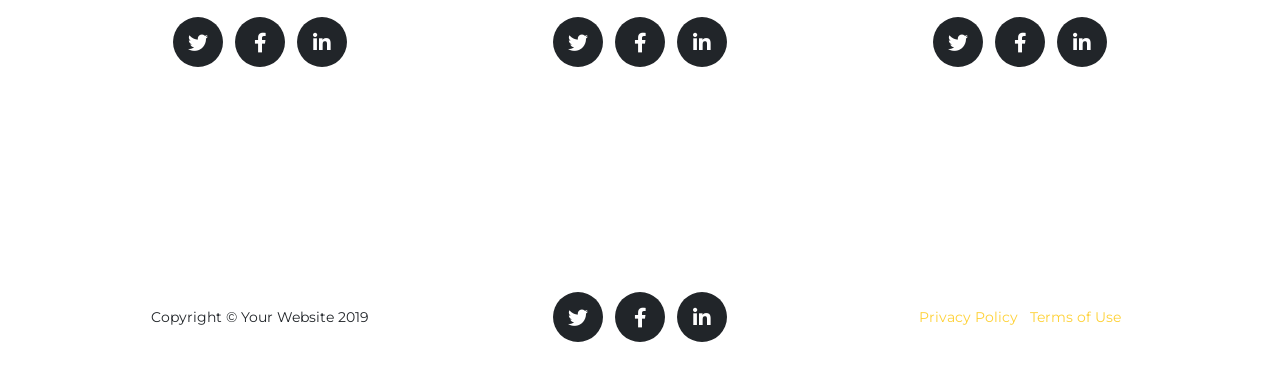
==== commit 8565c0e8: "Update index.html" ====
--- a/index.html
+++ b/index.html
@@ -46,9 +46,7 @@
           <li class="nav-item">
             <a class="nav-link js-scroll-trigger" href="#Experiences">Experiences</a>
           </li>
-          <li class="nav-item">
-            <a class="nav-link js-scroll-trigger" href="#Plans">Plans</a>
-          </li>
+    
           <li class="nav-item">
             <a class="nav-link js-scroll-trigger" href="#team">Team</a>
           </li>
